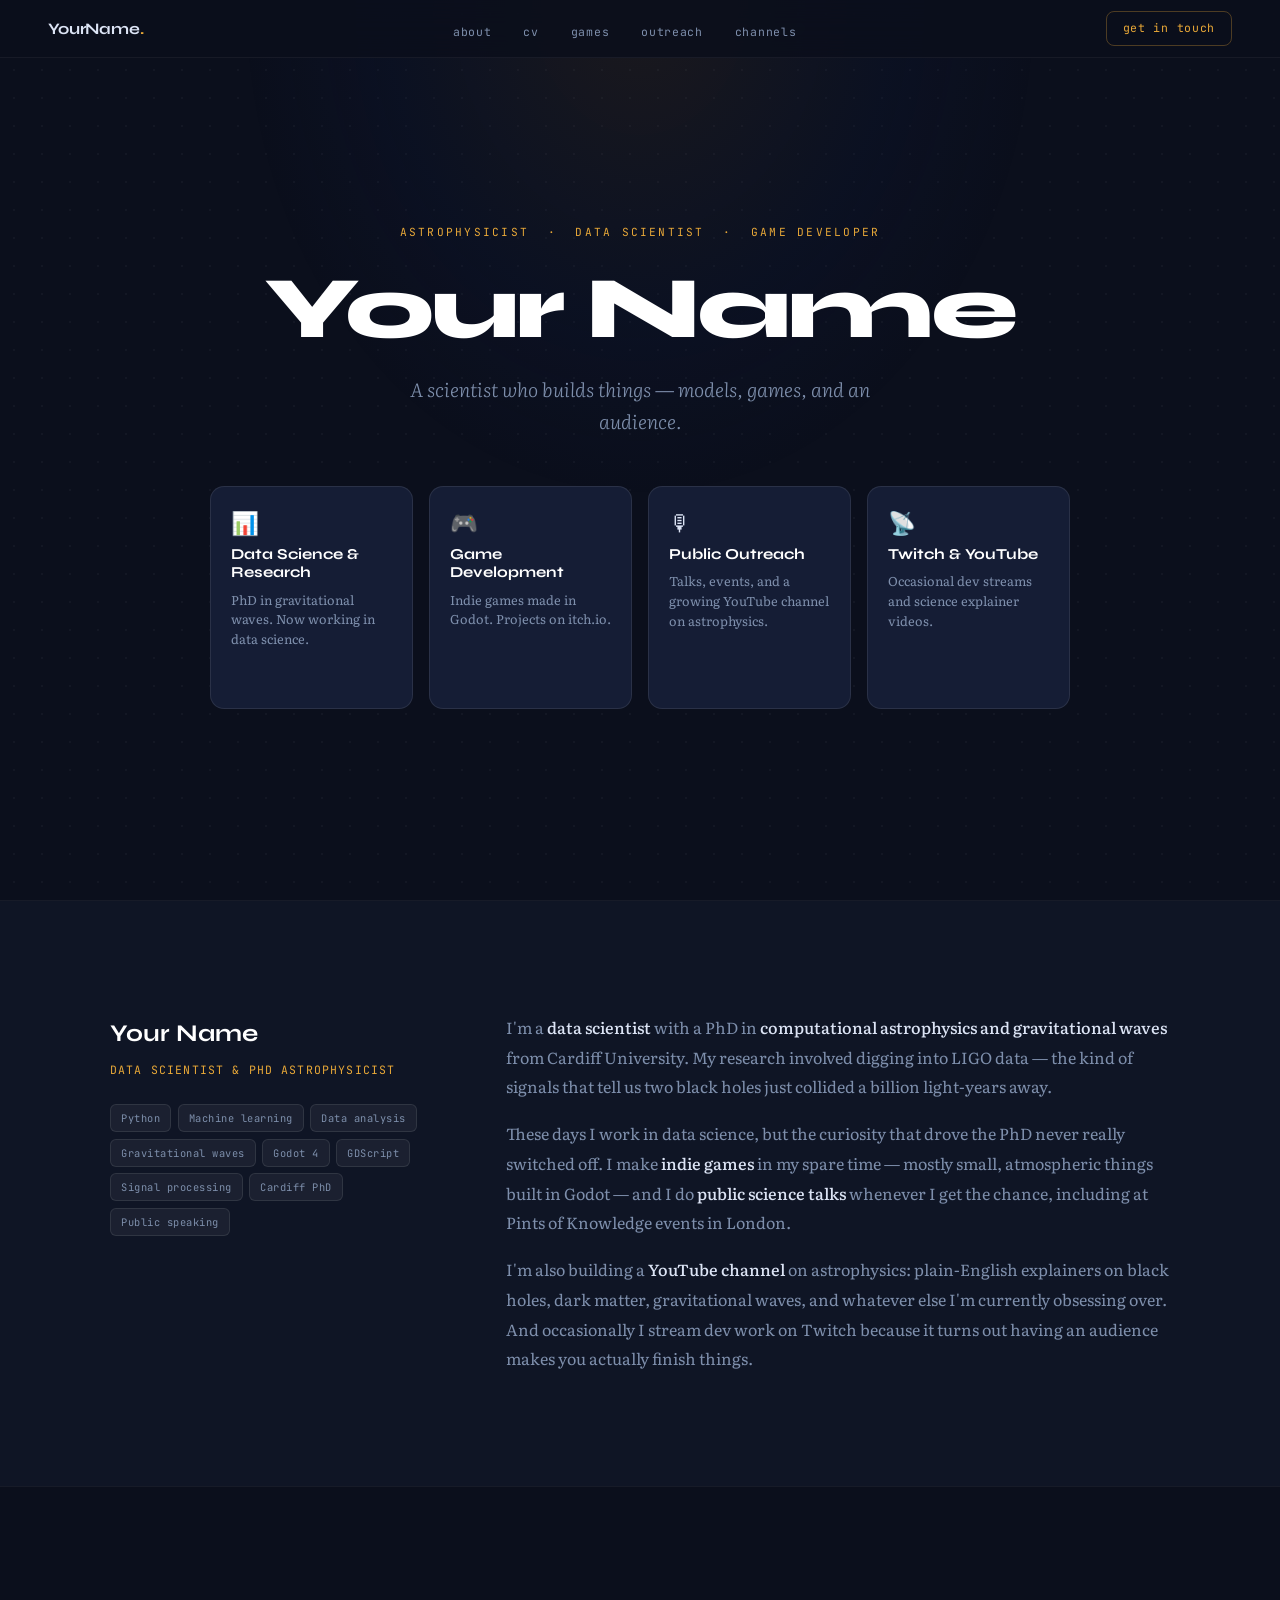
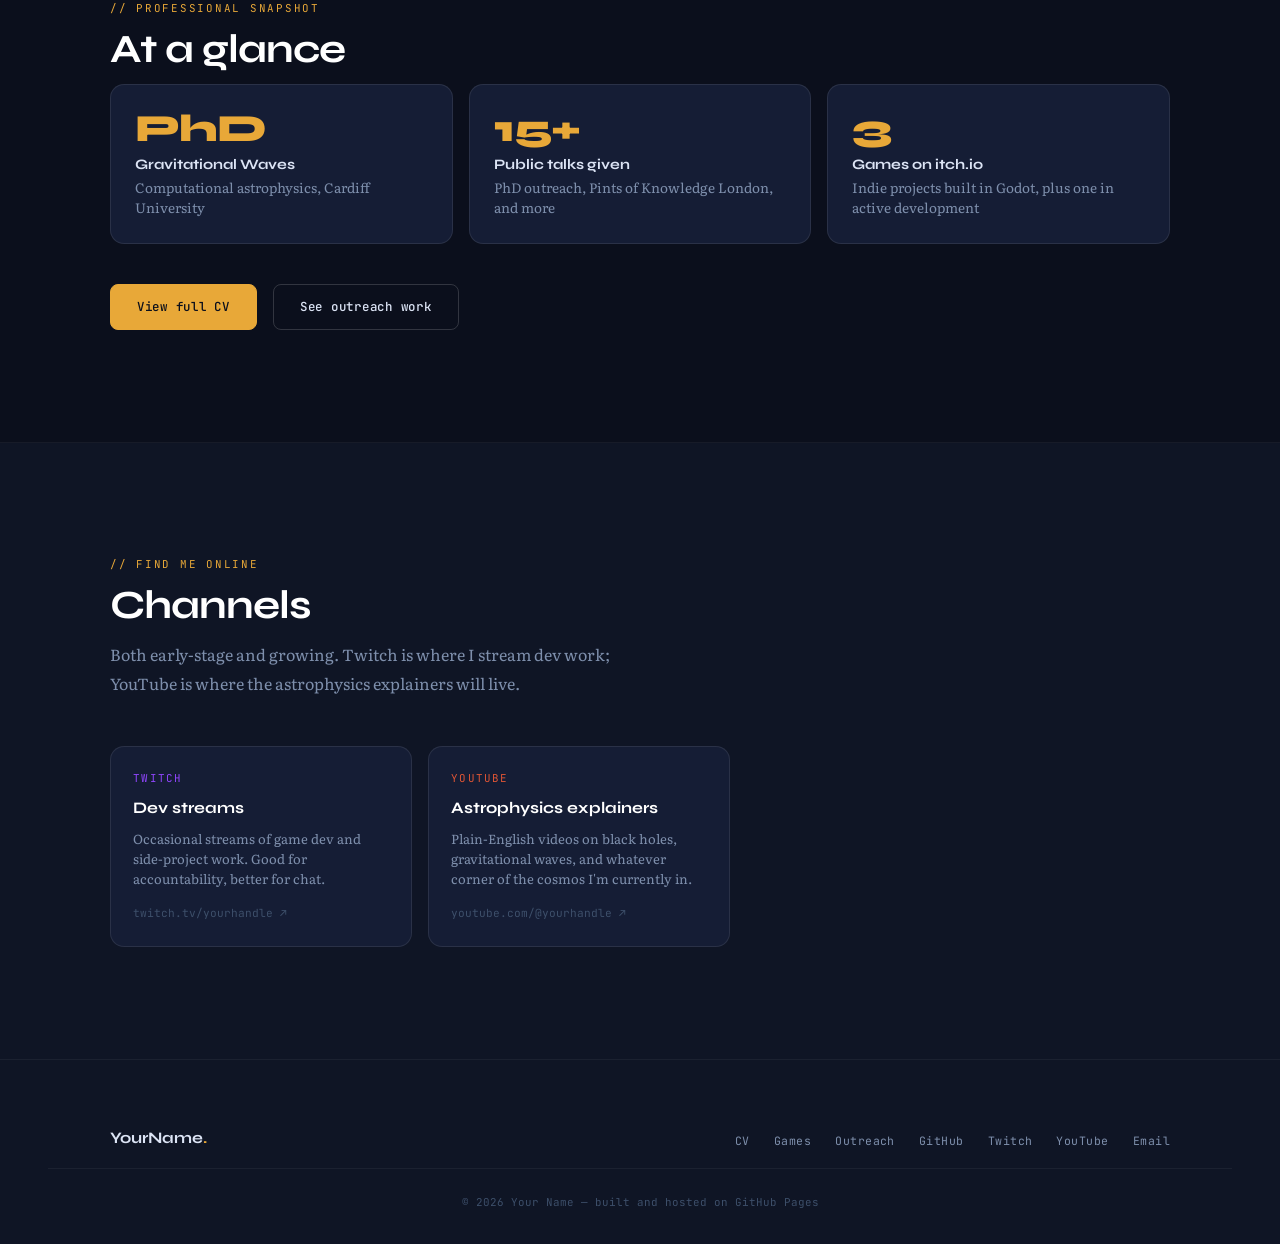
==== index.html @ c3ba3073 "First draft with claude code" ====
<!DOCTYPE html>
<html lang="en">
<head>
  <meta charset="UTF-8" />
  <meta name="viewport" content="width=device-width, initial-scale=1.0" />

  <!--
    ============================================================
    PAGE: Homepage  (index.html)
    ============================================================
    This is the front door of the site. It introduces you and
    gives visitors four clear paths:
      → CV / professional background
      → Game development projects
      → Public outreach & talks
      → YouTube & Twitch channels

    SECTIONS IN THIS FILE
    ─────────────────────
    1.  <head>       — page metadata & font imports
    2.  <nav>        — fixed top navigation
    3.  #hero        — your name, tagline, four path cards
    4.  #about       — short bio paragraph
    5.  #highlights  — three quick-stat cards (professional snapshot)
    6.  #channels    — Twitch + YouTube signpost
    7.  <footer>     — links + copyright
    8.  <script>     — scroll-reveal + nav active state logic
    ============================================================
  -->

  <title>Your Name — Scientist · Game Dev · Communicator</title>
  <meta name="description" content="Astrophysicist turned data scientist. PhD in gravitational waves from Cardiff. Indie game developer, public speaker, and YouTube science communicator." />

  <!-- Fonts from Google Fonts (free, no account needed) -->
  <link rel="preconnect" href="https://fonts.googleapis.com" />
  <link rel="preconnect" href="https://fonts.gstatic.com" crossorigin />
  <link href="https://fonts.googleapis.com/css2?family=Syne:wght@600;700;800&family=Literata:ital,wght@0,300;0,400;0,500;1,300;1,400&family=JetBrains+Mono:wght@400;500&display=swap" rel="stylesheet" />

  <!-- All shared styles live in style.css -->
  <link rel="stylesheet" href="style.css" />

  <style>
    /*
      Page-specific styles — only used on this page.
      Shared things (nav, footer, buttons, colours) are in style.css.
    */

    /* ── Hero ────────────────────────────────────────────────── */

    #hero {
      min-height: 100vh;
      display: flex;
      flex-direction: column;
      align-items: center;
      justify-content: center;
      text-align: center;
      padding: 7rem clamp(1.25rem, 5vw, 3rem) 5rem;
    }

    /* Faint radial glow behind the hero text */
    #hero::before {
      content: '';
      position: absolute;
      top: 0; left: 50%;
      transform: translateX(-50%);
      width: 800px;
      height: 500px;
      background: radial-gradient(ellipse at 50% 0%,
        rgba(232, 168, 56, 0.07) 0%,
        rgba(15, 30, 80, 0.12) 45%,
        transparent 70%);
      pointer-events: none;
      z-index: 0;
    }

    /* Wrap so children sit above the glow pseudo-element */
    .hero-content {
      position: relative;
      z-index: 1;
    }

    .hero-eyebrow {
      font-family: var(--font-mono);
      font-size: 0.7rem;
      letter-spacing: 0.2em;
      text-transform: uppercase;
      color: var(--gold);
      margin-bottom: 1.4rem;
      /* Staggered fade-in — starts invisible, CSS animation handles it */
      opacity: 0;
      animation: fadeUp 0.7s 0.1s forwards;
    }

    .hero-name {
      font-family: var(--font-head);
      font-size: clamp(3rem, 8vw, 5.5rem);
      font-weight: 800;
      letter-spacing: -0.035em;
      color: #fff;
      line-height: 1.0;
      margin-bottom: 1.2rem;
      opacity: 0;
      animation: fadeUp 0.7s 0.25s forwards;
    }

    .hero-tagline {
      font-size: clamp(1rem, 2vw, 1.2rem);
      color: var(--text2);
      font-style: italic;
      font-weight: 300;
      max-width: 480px;
      margin: 0 auto 3rem;
      line-height: 1.7;
      opacity: 0;
      animation: fadeUp 0.7s 0.4s forwards;
    }

    /* ── Four path cards ──────────────────────────────────── */
    /*
      These are the main navigation cards. Each one links to
      a section or page. To edit a card, find its <div class="path-card">
      below and change the icon, title, description, and href.
    */

    .path-grid {
      display: grid;
      grid-template-columns: repeat(4, 1fr);
      gap: 1rem;
      max-width: 860px;
      margin: 0 auto;
      opacity: 0;
      animation: fadeUp 0.7s 0.55s forwards;
    }

    .path-card {
      background: var(--surface);
      border: 1px solid var(--navy-mid);
      border-radius: var(--radius-lg);
      padding: 1.5rem 1.25rem 1.4rem;
      text-align: left;
      display: flex;
      flex-direction: column;
      gap: 0.5rem;
      cursor: pointer;
      transition: border-color 0.2s, background 0.2s, transform 0.2s;
      text-decoration: none;
      color: inherit;
    }
    .path-card:hover {
      background: var(--surface2);
      border-color: var(--gold-border);
      transform: translateY(-3px);
    }

    .path-icon {
      font-size: 1.4rem;
      margin-bottom: 0.25rem;
      line-height: 1;
    }

    .path-title {
      font-family: var(--font-head);
      font-size: 0.95rem;
      font-weight: 700;
      color: #fff;
      line-height: 1.2;
    }

    .path-desc {
      font-size: 0.8rem;
      color: var(--text2);
      line-height: 1.55;
    }

    .path-arrow {
      font-family: var(--font-mono);
      font-size: 0.72rem;
      color: var(--gold);
      margin-top: auto;
      padding-top: 0.5rem;
      opacity: 0;
      transition: opacity 0.2s;
    }
    .path-card:hover .path-arrow { opacity: 1; }

    @media (max-width: 680px) {
      .path-grid { grid-template-columns: 1fr 1fr; }
    }
    @media (max-width: 380px) {
      .path-grid { grid-template-columns: 1fr; }
    }


    /* ── About section ───────────────────────────────────── */

    #about { background: var(--bg2); }

    .about-inner {
      display: grid;
      grid-template-columns: 1fr 2fr;
      gap: 4rem;
      align-items: start;
    }

    /* The name/title column on the left */
    .about-aside {
      position: sticky;
      top: 80px;
    }

    .about-name {
      font-family: var(--font-head);
      font-size: 1.5rem;
      font-weight: 700;
      color: #fff;
      margin-bottom: 0.3rem;
    }

    .about-role {
      font-family: var(--font-mono);
      font-size: 0.72rem;
      letter-spacing: 0.1em;
      color: var(--gold);
      text-transform: uppercase;
      margin-bottom: 1.5rem;
    }

    /* Small tag chips (skills/tools) */
    .tag-list {
      display: flex;
      flex-wrap: wrap;
      gap: 0.4rem;
    }
    .tag {
      font-family: var(--font-mono);
      font-size: 0.65rem;
      letter-spacing: 0.05em;
      padding: 4px 10px;
      border-radius: 6px;
      background: var(--navy-dim);
      border: 1px solid var(--navy-mid);
      color: var(--text2);
    }

    /* The bio text on the right */
    .about-body p {
      color: var(--text2);
      line-height: 1.85;
      margin-bottom: 1.1rem;
      font-size: 1rem;
    }
    .about-body p:last-child { margin-bottom: 0; }

    .about-body strong {
      color: var(--text);
      font-weight: 500;
    }

    @media (max-width: 680px) {
      .about-inner { grid-template-columns: 1fr; gap: 2rem; }
      .about-aside { position: static; }
    }


    /* ── Professional highlights ─────────────────────────── */
    /*
      Three quick-stat cards that give employers an instant
      snapshot. Edit the numbers and labels in the HTML below.
    */

    #highlights {
      background: var(--bg);
    }

    .highlights-grid {
      display: grid;
      grid-template-columns: repeat(3, 1fr);
      gap: 1rem;
      margin-bottom: 2.5rem;
    }

    .highlight-card {
      background: var(--surface);
      border: 1px solid var(--navy-mid);
      border-radius: var(--radius-lg);
      padding: 1.6rem 1.5rem;
    }

    .highlight-number {
      font-family: var(--font-head);
      font-size: 2.4rem;
      font-weight: 800;
      color: var(--gold);
      letter-spacing: -0.03em;
      line-height: 1;
      margin-bottom: 0.3rem;
    }

    .highlight-label {
      font-size: 0.85rem;
      color: var(--text2);
      line-height: 1.5;
    }

    .highlight-label strong {
      display: block;
      font-family: var(--font-head);
      font-size: 0.9rem;
      font-weight: 700;
      color: var(--text);
      margin-bottom: 0.1rem;
    }

    .highlights-cta {
      display: flex;
      gap: 1rem;
      flex-wrap: wrap;
    }

    @media (max-width: 580px) {
      .highlights-grid { grid-template-columns: 1fr; }
    }


    /* ── Channels section ────────────────────────────────── */
    /*
      Low-key signpost to Twitch and YouTube.
      Deliberately understated since both are early-stage.
    */

    #channels { background: var(--bg2); }

    .channels-grid {
      display: grid;
      grid-template-columns: 1fr 1fr;
      gap: 1rem;
      max-width: 620px;
    }

    .channel-card {
      background: var(--surface);
      border: 1px solid var(--navy-mid);
      border-radius: var(--radius-lg);
      padding: 1.4rem;
      display: flex;
      flex-direction: column;
      gap: 0.4rem;
      transition: border-color 0.2s, transform 0.2s;
      text-decoration: none;
      color: inherit;
    }
    .channel-card.twitch:hover {
      border-color: rgba(145, 70, 255, 0.45);
      transform: translateY(-2px);
    }
    .channel-card.youtube:hover {
      border-color: rgba(224, 85, 53, 0.45);
      transform: translateY(-2px);
    }

    .channel-platform {
      font-family: var(--font-mono);
      font-size: 0.68rem;
      letter-spacing: 0.1em;
      text-transform: uppercase;
    }
    .channel-card.twitch  .channel-platform { color: var(--twitch); }
    .channel-card.youtube .channel-platform { color: var(--yt); }

    .channel-title {
      font-family: var(--font-head);
      font-size: 1rem;
      font-weight: 700;
      color: #fff;
    }

    .channel-desc {
      font-size: 0.82rem;
      color: var(--text2);
      line-height: 1.55;
    }

    .channel-link {
      font-family: var(--font-mono);
      font-size: 0.7rem;
      color: var(--text3);
      margin-top: 0.5rem;
      transition: color 0.2s;
    }
    .channel-card:hover .channel-link { color: var(--text2); }

    @media (max-width: 480px) {
      .channels-grid { grid-template-columns: 1fr; }
    }


    /* ── Keyframe animations ──────────────────────────────── */
    /* Used by the hero elements only — rest of site uses scroll-reveal */

    @keyframes fadeUp {
      from { opacity: 0; transform: translateY(18px); }
      to   { opacity: 1; transform: translateY(0); }
    }

  </style>
</head>
<body>

  <!-- ============================================================
    NAVIGATION
    To change your name in the logo, edit "YourName" below.
    To add or remove nav links, edit the <li> items.
    ============================================================ -->
  <nav>
    <a href="index.html" class="nav-logo">YourName<span class="dot">.</span></a>

    <ul class="nav-links">
      <li><a href="#about">about</a></li>
      <li><a href="cv/index.html">cv</a></li>
      <li><a href="games/index.html">games</a></li>
      <li><a href="outreach/index.html">outreach</a></li>
      <li><a href="#channels">channels</a></li>
    </ul>

    <a href="mailto:you@email.com" class="nav-contact">get in touch</a>

    <!-- Mobile hamburger button (links hidden on mobile) -->
    <div class="nav-hamburger" id="hamburger" aria-label="Open menu">
      <span></span><span></span><span></span>
    </div>
  </nav>


  <!-- ============================================================
    HERO
    Edit your tagline in .hero-tagline.
    Edit the four path cards in .path-grid — each .path-card has:
      .path-icon   — emoji or character
      .path-title  — short heading
      .path-desc   — one sentence
      href         — where the card links to
    ============================================================ -->
  <section id="hero">
    <div class="hero-content">

      <p class="hero-eyebrow">astrophysicist &nbsp;·&nbsp; data scientist &nbsp;·&nbsp; game developer</p>

      <!-- ↓ Change this to your actual name -->
      <h1 class="hero-name">Your Name</h1>

      <!-- ↓ This is your one-sentence pitch — make it yours -->
      <p class="hero-tagline">
        A scientist who builds things — models, games, and an audience.
      </p>

      <!-- Four path cards — one per audience/interest -->
      <div class="path-grid">

        <!-- Card 1: CV / professional -->
        <a href="cv/index.html" class="path-card">
          <div class="path-icon">📊</div>
          <div class="path-title">Data Science &amp; Research</div>
          <div class="path-desc">PhD in gravitational waves. Now working in data science.</div>
          <div class="path-arrow">View CV →</div>
        </a>

        <!-- Card 2: Game dev -->
        <a href="games/index.html" class="path-card">
          <div class="path-icon">🎮</div>
          <div class="path-title">Game Development</div>
          <div class="path-desc">Indie games made in Godot. Projects on itch.io.</div>
          <div class="path-arrow">See projects →</div>
        </a>

        <!-- Card 3: Outreach -->
        <a href="outreach/index.html" class="path-card">
          <div class="path-icon">🎙</div>
          <div class="path-title">Public Outreach</div>
          <div class="path-desc">Talks, events, and a growing YouTube channel on astrophysics.</div>
          <div class="path-arrow">See talks →</div>
        </a>

        <!-- Card 4: Channels -->
        <a href="#channels" class="path-card">
          <div class="path-icon">📡</div>
          <div class="path-title">Twitch &amp; YouTube</div>
          <div class="path-desc">Occasional dev streams and science explainer videos.</div>
          <div class="path-arrow">Find me →</div>
        </a>

      </div>
    </div>
  </section>

  <hr class="section-divider" />


  <!-- ============================================================
    ABOUT
    Edit the bio paragraphs below — write in first person.
    The tags on the left are your skills/tools — add or remove
    them by copying or deleting a <span class="tag"> element.
    ============================================================ -->
  <section id="about" class="section-wrap">
    <div class="section-inner">

      <div class="about-inner">

        <!-- Left column: name, role, and skill tags -->
        <div class="about-aside reveal">
          <div class="about-name">Your Name</div>
          <div class="about-role">Data Scientist &amp; PhD Astrophysicist</div>

          <!-- ↓ Edit these tags to match your actual skills -->
          <div class="tag-list">
            <span class="tag">Python</span>
            <span class="tag">Machine learning</span>
            <span class="tag">Data analysis</span>
            <span class="tag">Gravitational waves</span>
            <span class="tag">Godot 4</span>
            <span class="tag">GDScript</span>
            <span class="tag">Signal processing</span>
            <span class="tag">Cardiff PhD</span>
            <span class="tag">Public speaking</span>
          </div>
        </div>

        <!-- Right column: bio paragraphs -->
        <div class="about-body reveal" style="--delay: 0.1s">

          <!-- ↓ Replace these paragraphs with your own words -->
          <p>
            I'm a <strong>data scientist</strong> with a PhD in
            <strong>computational astrophysics and gravitational waves</strong>
            from Cardiff University. My research involved digging into LIGO data
            — the kind of signals that tell us two black holes just collided a
            billion light-years away.
          </p>

          <p>
            These days I work in data science, but the curiosity that drove the
            PhD never really switched off. I make <strong>indie games</strong>
            in my spare time — mostly small, atmospheric things built in Godot —
            and I do <strong>public science talks</strong> whenever I get the
            chance, including at Pints of Knowledge events in London.
          </p>

          <p>
            I'm also building a <strong>YouTube channel</strong> on astrophysics:
            plain-English explainers on black holes, dark matter, gravitational
            waves, and whatever else I'm currently obsessing over. And occasionally
            I stream dev work on Twitch because it turns out having an audience
            makes you actually finish things.
          </p>

        </div>
      </div>

    </div>
  </section>

  <hr class="section-divider" />


  <!-- ============================================================
    PROFESSIONAL HIGHLIGHTS
    These three cards give a quick snapshot for anyone considering
    you professionally. Edit the numbers and labels below.
    The full CV is at cv/index.html.
    ============================================================ -->
  <section id="highlights" class="section-wrap">
    <div class="section-inner">

      <p class="section-label reveal">// professional snapshot</p>
      <h2 class="section-title reveal">At a glance</h2>

      <div class="highlights-grid">

        <!-- ↓ Edit the number and text in each card -->
        <div class="highlight-card reveal" style="--delay: 0s">
          <div class="highlight-number">PhD</div>
          <div class="highlight-label">
            <strong>Gravitational Waves</strong>
            Computational astrophysics, Cardiff University
          </div>
        </div>

        <div class="highlight-card reveal" style="--delay: 0.1s">
          <!-- ↓ Change this to the number of talks you've given -->
          <div class="highlight-number">15+</div>
          <div class="highlight-label">
            <strong>Public talks given</strong>
            PhD outreach, Pints of Knowledge London, and more
          </div>
        </div>

        <div class="highlight-card reveal" style="--delay: 0.2s">
          <!-- ↓ Change to however many itch.io projects you have -->
          <div class="highlight-number">3</div>
          <div class="highlight-label">
            <strong>Games on itch.io</strong>
            Indie projects built in Godot, plus one in active development
          </div>
        </div>

      </div>

      <!-- Call-to-action buttons below the cards -->
      <div class="highlights-cta reveal" style="--delay: 0.3s">
        <a href="cv/index.html" class="btn-primary">View full CV</a>
        <a href="outreach/index.html" class="btn-outline">See outreach work</a>
      </div>

    </div>
  </section>

  <hr class="section-divider" />


  <!-- ============================================================
    CHANNELS
    Update the href links to your actual Twitch and YouTube URLs.
    The descriptions are deliberately low-key since both are new.
    ============================================================ -->
  <section id="channels" class="section-wrap">
    <div class="section-inner">

      <p class="section-label reveal">// find me online</p>
      <h2 class="section-title reveal">Channels</h2>
      <p class="section-sub reveal">
        Both early-stage and growing. Twitch is where I stream dev work;
        YouTube is where the astrophysics explainers will live.
      </p>

      <div class="channels-grid">

        <!-- ↓ Update href to your actual Twitch URL -->
        <a href="https://twitch.tv/yourhandle" target="_blank" rel="noopener" class="channel-card twitch reveal">
          <div class="channel-platform">Twitch</div>
          <div class="channel-title">Dev streams</div>
          <!-- ↓ Edit your typical streaming schedule -->
          <div class="channel-desc">
            Occasional streams of game dev and side-project work.
            Good for accountability, better for chat.
          </div>
          <div class="channel-link">twitch.tv/yourhandle ↗</div>
        </a>

        <!-- ↓ Update href to your actual YouTube URL -->
        <a href="https://youtube.com/@yourhandle" target="_blank" rel="noopener" class="channel-card youtube reveal" style="--delay: 0.1s">
          <div class="channel-platform">YouTube</div>
          <div class="channel-title">Astrophysics explainers</div>
          <div class="channel-desc">
            Plain-English videos on black holes, gravitational waves,
            and whatever corner of the cosmos I'm currently in.
          </div>
          <div class="channel-link">youtube.com/@yourhandle ↗</div>
        </a>

      </div>

    </div>
  </section>


  <!-- ============================================================
    FOOTER
    Update the links and your name/year below.
    ============================================================ -->
  <footer>
    <div class="footer-inner">
      <span class="footer-logo">YourName<span class="dot">.</span></span>

      <ul class="footer-links">
        <li><a href="cv/index.html">CV</a></li>
        <li><a href="games/index.html">Games</a></li>
        <li><a href="outreach/index.html">Outreach</a></li>
        <li><a href="https://github.com/yourhandle" target="_blank" rel="noopener">GitHub</a></li>
        <li><a href="https://twitch.tv/yourhandle" target="_blank" rel="noopener">Twitch</a></li>
        <li><a href="https://youtube.com/@yourhandle" target="_blank" rel="noopener">YouTube</a></li>
        <li><a href="mailto:you@email.com">Email</a></li>
      </ul>
    </div>
    <!-- ↓ Update year and your name -->
    <p class="footer-copy">© 2026 Your Name — built and hosted on GitHub Pages</p>
  </footer>


  <!-- ============================================================
    JAVASCRIPT
    This small script does two things:
      1. Scroll-reveal: watches for elements with class "reveal"
         and adds class "visible" when they enter the viewport,
         triggering the CSS fade-up animation in style.css.
      2. Nav active state: highlights the correct nav link
         based on which section is currently on screen.

    You shouldn't need to edit this.
    ============================================================ -->
  <script>
    // 1 — Scroll reveal
    const observer = new IntersectionObserver(
      entries => entries.forEach(e => {
        if (e.isIntersecting) {
          e.target.classList.add('visible');
          observer.unobserve(e.target); // only animate once
        }
      }),
      { threshold: 0.1 }
    );
    document.querySelectorAll('.reveal').forEach(el => observer.observe(el));

    // 2 — Highlight active nav link on scroll
    const sections = document.querySelectorAll('section[id]');
    const navLinks = document.querySelectorAll('.nav-links a');
    window.addEventListener('scroll', () => {
      let current = '';
      sections.forEach(s => {
        if (window.scrollY >= s.offsetTop - 80) current = s.id;
      });
      navLinks.forEach(a => {
        a.classList.toggle('active',
          a.getAttribute('href') === '#' + current ||
          a.getAttribute('href') === current + '/index.html'
        );
      });
    });

    // 3 — Mobile nav toggle
    document.getElementById('hamburger').addEventListener('click', () => {
      const links = document.querySelector('.nav-links');
      const open = links.style.display === 'flex';
      links.style.cssText = open ? '' :
        'display:flex;flex-direction:column;position:absolute;top:58px;left:0;right:0;' +
        'background:rgba(11,15,28,0.97);padding:1.25rem 1.5rem 1.5rem;gap:1rem;' +
        'border-bottom:1px solid rgba(255,255,255,0.06)';
    });
  </script>

</body>
</html>
---- style.css ----
/*
  ============================================================
  style.css  —  Shared styles for all pages
  ============================================================

  TABLE OF CONTENTS
  -----------------
  1.  Design tokens (colours, fonts, spacing)
  2.  Reset & base
  3.  Navigation
  4.  Buttons
  5.  Section shared helpers
  6.  Footer
  7.  Scroll-reveal animation
  8.  Responsive overrides

  HOW COLOURS WORK
  ----------------
  All colours are defined as CSS variables at the top of this
  file under ":root". If you want to tweak any colour across
  the whole site, you only need to change it in ONE place here.

  The palette:
    --bg          darkest background (page base)
    --bg2         slightly lighter (alternating sections)
    --surface     card / panel backgrounds
    --navy        mid-tone navy (borders, dividers)
    --gold        the amber/gold accent — used sparingly
    --text        primary body text (off-white)
    --text2       secondary / muted text

  ============================================================
*/


/* ============================================================
   1. DESIGN TOKENS
   ============================================================ */

:root {
  /* --- Backgrounds --- */
  --bg:        #0b0f1c;   /* deepest navy — page background */
  --bg2:       #0f1525;   /* slightly lighter — alternating sections */
  --surface:   #151d35;   /* card / panel surfaces */
  --surface2:  #1c2640;   /* hovered or elevated cards */

  /* --- Navy scale (borders, dividers, subtle elements) --- */
  --navy-dim:  rgba(255, 255, 255, 0.05);
  --navy-mid:  rgba(255, 255, 255, 0.09);
  --navy-hi:   rgba(255, 255, 255, 0.16);

  /* --- Gold accent --- */
  --gold:      #e8a838;   /* main accent — headings, highlights, tags */
  --gold-dim:  rgba(232, 168, 56, 0.12);
  --gold-border: rgba(232, 168, 56, 0.30);

  /* --- Platform colours (used in channel cards only) --- */
  --twitch:    #9146FF;
  --twitch-dim:rgba(145, 70, 255, 0.10);
  --yt:        #e05535;
  --yt-dim:    rgba(224, 85, 53, 0.10);

  /* --- Text --- */
  --text:      #dce4f5;   /* primary text */
  --text2:     #7e8fac;   /* muted / secondary text */
  --text3:     #3d4f6a;   /* very muted — hints, placeholders */

  /* --- Spacing & shape --- */
  --radius:    8px;
  --radius-lg: 14px;
  --max-w:     1060px;    /* max content width */

  /* --- Fonts --- */
  --font-head: 'Syne', sans-serif;       /* headings — geometric, distinctive */
  --font-body: 'Literata', serif;        /* body — warm, readable, slightly editorial */
  --font-mono: 'JetBrains Mono', monospace; /* code, labels, tags */
}


/* ============================================================
   2. RESET & BASE
   ============================================================ */

*, *::before, *::after {
  box-sizing: border-box;
  margin: 0;
  padding: 0;
}

html {
  scroll-behavior: smooth;
  font-size: 16px;
}

body {
  background-color: var(--bg);
  color: var(--text);
  font-family: var(--font-body);
  font-size: 1rem;
  line-height: 1.75;
  -webkit-font-smoothing: antialiased;
}

/* Subtle dot-grid background texture — the "data aesthetic" */
body::before {
  content: '';
  position: fixed;
  inset: 0;
  z-index: 0;
  background-image: radial-gradient(circle, rgba(255,255,255,0.035) 1px, transparent 1px);
  background-size: 28px 28px;
  pointer-events: none;
}

/* All page content sits above the dot grid */
nav, main, footer, .page-wrap {
  position: relative;
  z-index: 1;
}

a {
  color: inherit;
  text-decoration: none;
}

img {
  display: block;
  max-width: 100%;
}

/* Scrollbar — subtle, matches the theme */
::-webkit-scrollbar { width: 6px; }
::-webkit-scrollbar-track { background: var(--bg); }
::-webkit-scrollbar-thumb { background: var(--surface2); border-radius: 3px; }


/* ============================================================
   3. NAVIGATION
   ============================================================ */

/*
  The nav is fixed to the top so it stays visible as you scroll.
  backdrop-filter gives the frosted-glass effect over content below.
*/

nav {
  position: fixed;
  top: 0; left: 0; right: 0;
  height: 58px;
  display: flex;
  align-items: center;
  justify-content: space-between;
  padding: 0 clamp(1.25rem, 5vw, 3rem);
  background: rgba(11, 15, 28, 0.85);
  backdrop-filter: blur(16px);
  -webkit-backdrop-filter: blur(16px);
  border-bottom: 1px solid var(--navy-dim);
  z-index: 200;
}

/* Logo / site name — change "YourName" in the HTML */
.nav-logo {
  font-family: var(--font-head);
  font-size: 1rem;
  font-weight: 700;
  letter-spacing: -0.01em;
  color: var(--text);
}
.nav-logo .dot { color: var(--gold); }

/* Desktop nav links */
.nav-links {
  display: flex;
  gap: 2rem;
  list-style: none;
}
.nav-links a {
  font-family: var(--font-mono);
  font-size: 0.72rem;
  letter-spacing: 0.06em;
  color: var(--text2);
  text-transform: lowercase;
  transition: color 0.2s;
}
.nav-links a:hover,
.nav-links a.active { color: var(--gold); }

/* "Get in touch" button in the nav */
.nav-contact {
  font-family: var(--font-mono);
  font-size: 0.72rem;
  letter-spacing: 0.06em;
  color: var(--gold);
  border: 1px solid var(--gold-border);
  padding: 6px 16px;
  border-radius: var(--radius);
  transition: background 0.2s, color 0.2s;
}
.nav-contact:hover {
  background: var(--gold-dim);
}

/* Mobile hamburger — hidden on desktop */
.nav-hamburger {
  display: none;
  flex-direction: column;
  gap: 5px;
  cursor: pointer;
  padding: 4px;
}
.nav-hamburger span {
  display: block;
  width: 20px;
  height: 1.5px;
  background: var(--text2);
  border-radius: 2px;
  transition: 0.3s;
}


/* ============================================================
   4. BUTTONS
   ============================================================ */

/*
  Two button styles used across the site:
    .btn-primary  — filled gold, for the main call-to-action
    .btn-outline  — bordered, for secondary actions
*/

.btn-primary,
.btn-outline {
  display: inline-block;
  font-family: var(--font-mono);
  font-size: 0.78rem;
  font-weight: 500;
  letter-spacing: 0.06em;
  padding: 11px 26px;
  border-radius: var(--radius);
  cursor: pointer;
  transition: transform 0.15s, box-shadow 0.2s, background 0.2s, border-color 0.2s;
  white-space: nowrap;
}

.btn-primary {
  background: var(--gold);
  color: var(--bg);
  border: 1px solid var(--gold);
}
.btn-primary:hover {
  transform: translateY(-2px);
  box-shadow: 0 6px 20px rgba(232, 168, 56, 0.30);
}

.btn-outline {
  background: transparent;
  color: var(--text);
  border: 1px solid var(--navy-hi);
}
.btn-outline:hover {
  border-color: var(--gold-border);
  color: var(--gold);
  transform: translateY(-2px);
}


/* ============================================================
   5. SECTION SHARED HELPERS
   ============================================================ */

/*
  .section-wrap  — standard section padding + centred max-width
  .section-label — small mono label above headings (e.g. "// about")
  .section-title — the main heading in each section
  .section-sub   — the subtitle / lead paragraph below a heading
*/

.section-wrap {
  padding: clamp(4rem, 9vw, 7rem) clamp(1.25rem, 5vw, 3rem);
}

.section-inner {
  max-width: var(--max-w);
  margin: 0 auto;
}

.section-label {
  font-family: var(--font-mono);
  font-size: 0.68rem;
  letter-spacing: 0.16em;
  text-transform: uppercase;
  color: var(--gold);
  margin-bottom: 0.5rem;
  opacity: 0.85;
}

.section-title {
  font-family: var(--font-head);
  font-size: clamp(1.7rem, 3.5vw, 2.5rem);
  font-weight: 700;
  letter-spacing: -0.025em;
  color: #fff;
  line-height: 1.15;
  margin-bottom: 0.75rem;
}

.section-sub {
  font-size: 1rem;
  color: var(--text2);
  max-width: 520px;
  margin-bottom: 3rem;
  font-weight: 400;
  line-height: 1.8;
}

/* Thin horizontal rule between sections */
.section-divider {
  border: none;
  border-top: 1px solid var(--navy-dim);
  margin: 0;
}


/* ============================================================
   6. FOOTER
   ============================================================ */

footer {
  background: var(--bg2);
  border-top: 1px solid var(--navy-dim);
  padding: clamp(2.5rem, 5vw, 4rem) clamp(1.25rem, 5vw, 3rem) 2rem;
}

.footer-inner {
  max-width: var(--max-w);
  margin: 0 auto;
  display: flex;
  align-items: center;
  justify-content: space-between;
  flex-wrap: wrap;
  gap: 1.5rem;
}

.footer-logo {
  font-family: var(--font-head);
  font-size: 1rem;
  font-weight: 700;
  color: var(--text);
}
.footer-logo .dot { color: var(--gold); }

.footer-links {
  display: flex;
  gap: 1.5rem;
  list-style: none;
  flex-wrap: wrap;
}
.footer-links a {
  font-family: var(--font-mono);
  font-size: 0.72rem;
  color: var(--text2);
  letter-spacing: 0.04em;
  transition: color 0.2s;
}
.footer-links a:hover { color: var(--gold); }

.footer-copy {
  font-family: var(--font-mono);
  font-size: 0.68rem;
  color: var(--text3);
  width: 100%;
  text-align: center;
  padding-top: 1.5rem;
  border-top: 1px solid var(--navy-dim);
  margin-top: 1rem;
}


/* ============================================================
   7. SCROLL-REVEAL ANIMATION
   ============================================================ */

/*
  Elements with class "reveal" start invisible and slide up
  into view when they enter the viewport. The JavaScript at
  the bottom of each page handles adding the "visible" class.

  To make an element animate in, just add class="reveal" to it.
  Add a delay with style="--delay: 0.1s" etc.
*/

.reveal {
  opacity: 0;
  transform: translateY(22px);
  transition: opacity 0.6s ease var(--delay, 0s),
              transform 0.6s ease var(--delay, 0s);
}
.reveal.visible {
  opacity: 1;
  transform: translateY(0);
}


/* ============================================================
   8. RESPONSIVE OVERRIDES
   ============================================================ */

@media (max-width: 720px) {
  /* Hide desktop nav links, show hamburger */
  .nav-links,
  .nav-contact { display: none; }
  .nav-hamburger { display: flex; }
}
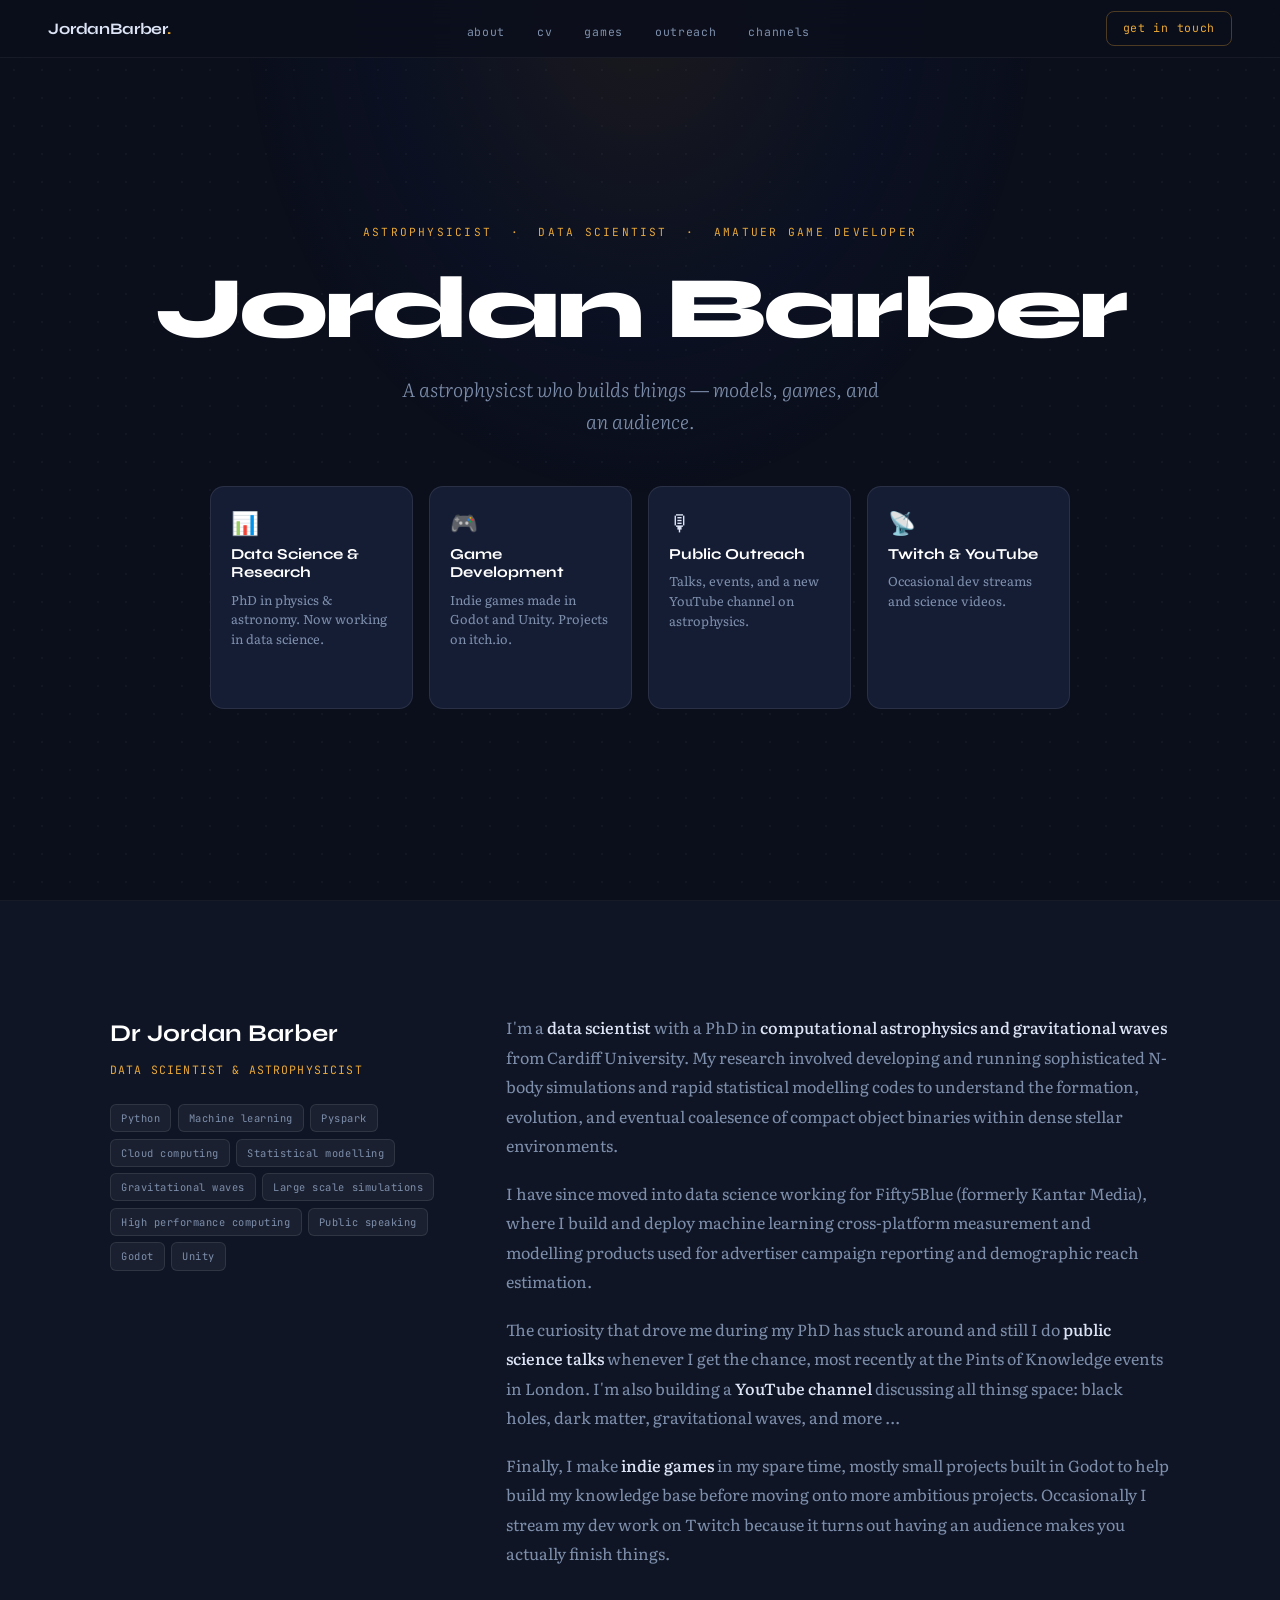
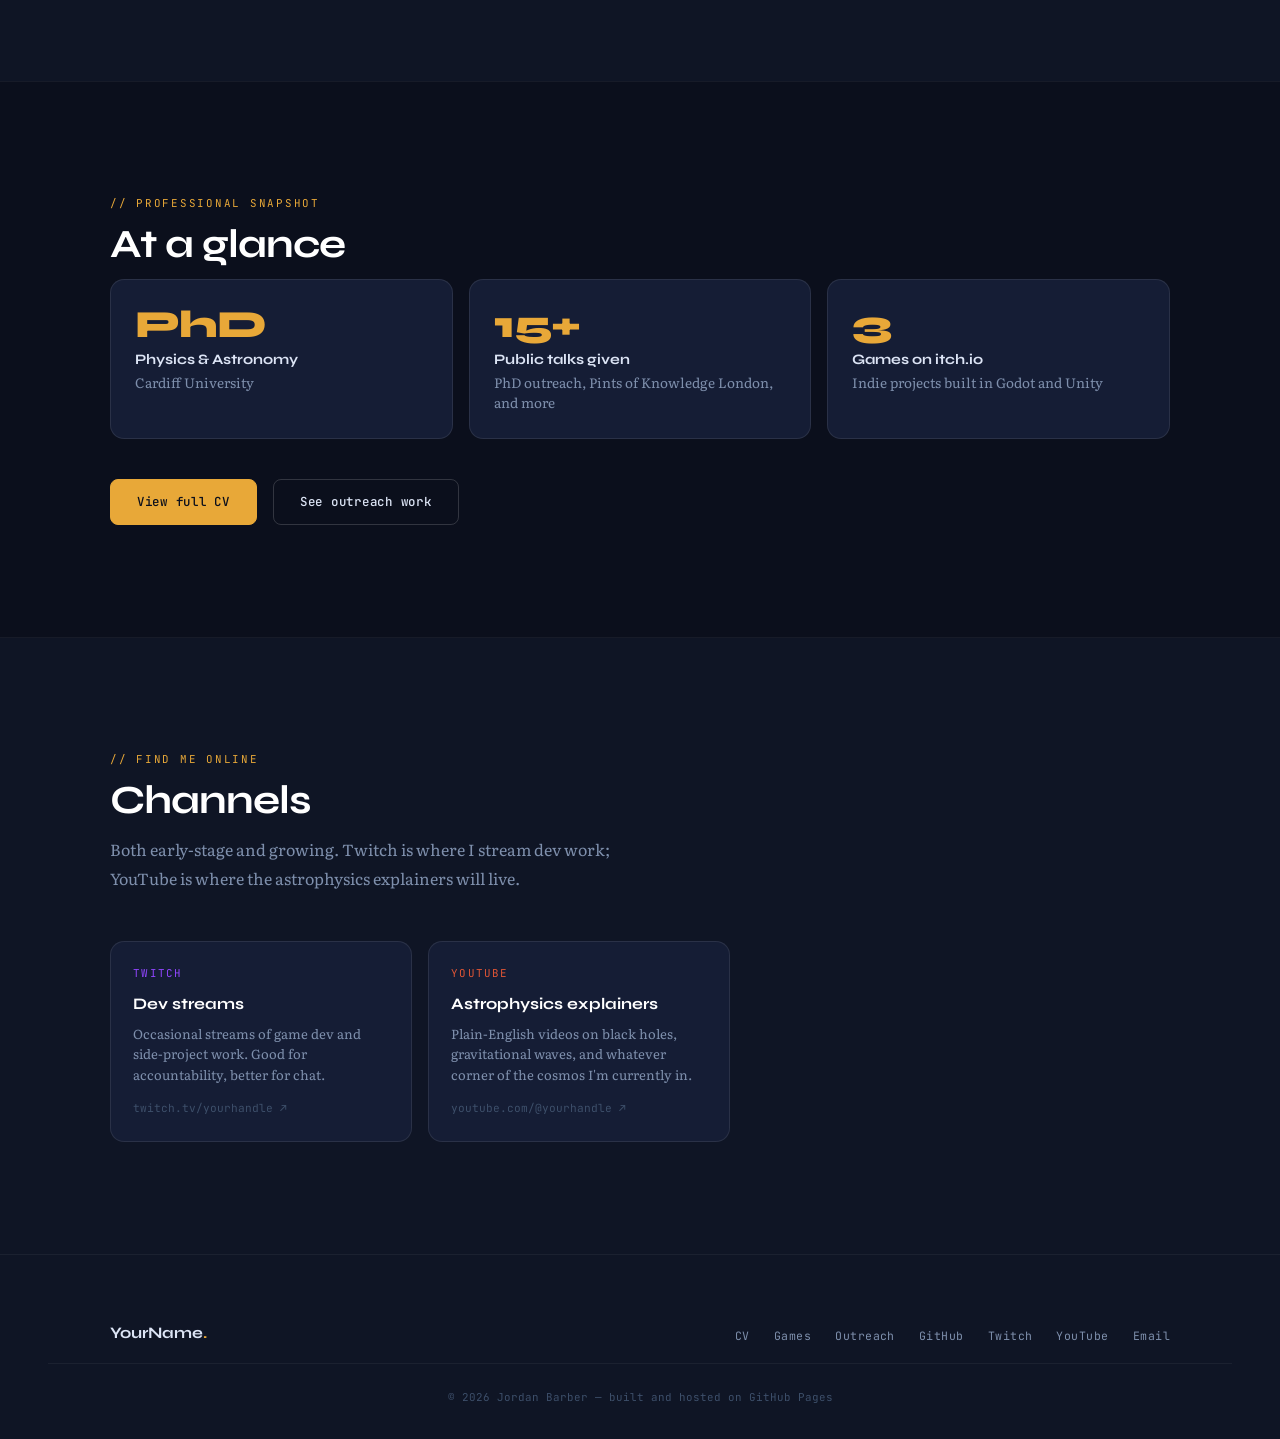
==== commit 5df74de5: "Filling in homepage and cv page" ====
--- a/index.html
+++ b/index.html
@@ -28,7 +28,7 @@
     ============================================================
   -->
 
-  <title>Your Name — Scientist · Game Dev · Communicator</title>
+  <title>Jordan Barber — Astrophysicist · Game Dev · Communicator</title>
   <meta name="description" content="Astrophysicist turned data scientist. PhD in gravitational waves from Cardiff. Indie game developer, public speaker, and YouTube science communicator." />
 
   <!-- Fonts from Google Fonts (free, no account needed) -->
@@ -412,7 +412,7 @@
     To add or remove nav links, edit the <li> items.
     ============================================================ -->
   <nav>
-    <a href="index.html" class="nav-logo">YourName<span class="dot">.</span></a>
+    <a href="index.html" class="nav-logo">JordanBarber<span class="dot">.</span></a>
 
     <ul class="nav-links">
       <li><a href="#about">about</a></li>
@@ -422,7 +422,7 @@
       <li><a href="#channels">channels</a></li>
     </ul>
 
-    <a href="mailto:you@email.com" class="nav-contact">get in touch</a>
+    <a href="jordanb421@outlook.com" class="nav-contact">get in touch</a>
 
     <!-- Mobile hamburger button (links hidden on mobile) -->
     <div class="nav-hamburger" id="hamburger" aria-label="Open menu">
@@ -443,14 +443,14 @@
   <section id="hero">
     <div class="hero-content">
 
-      <p class="hero-eyebrow">astrophysicist &nbsp;·&nbsp; data scientist &nbsp;·&nbsp; game developer</p>
+      <p class="hero-eyebrow">astrophysicist &nbsp;·&nbsp; data scientist &nbsp;·&nbsp; amatuer game developer</p>
 
       <!-- ↓ Change this to your actual name -->
-      <h1 class="hero-name">Your Name</h1>
+      <h1 class="hero-name">Jordan Barber</h1>
 
       <!-- ↓ This is your one-sentence pitch — make it yours -->
       <p class="hero-tagline">
-        A scientist who builds things — models, games, and an audience.
+        A astrophysicst who builds things — models, games, and an audience.
       </p>
 
       <!-- Four path cards — one per audience/interest -->
@@ -460,7 +460,7 @@
         <a href="cv/index.html" class="path-card">
           <div class="path-icon">📊</div>
           <div class="path-title">Data Science &amp; Research</div>
-          <div class="path-desc">PhD in gravitational waves. Now working in data science.</div>
+          <div class="path-desc">PhD in physics & astronomy. Now working in data science.</div>
           <div class="path-arrow">View CV →</div>
         </a>
 
@@ -468,7 +468,7 @@
         <a href="games/index.html" class="path-card">
           <div class="path-icon">🎮</div>
           <div class="path-title">Game Development</div>
-          <div class="path-desc">Indie games made in Godot. Projects on itch.io.</div>
+          <div class="path-desc">Indie games made in Godot and Unity. Projects on itch.io.</div>
           <div class="path-arrow">See projects →</div>
         </a>
 
@@ -476,7 +476,7 @@
         <a href="outreach/index.html" class="path-card">
           <div class="path-icon">🎙</div>
           <div class="path-title">Public Outreach</div>
-          <div class="path-desc">Talks, events, and a growing YouTube channel on astrophysics.</div>
+          <div class="path-desc">Talks, events, and a new YouTube channel on astrophysics.</div>
           <div class="path-arrow">See talks →</div>
         </a>
 
@@ -484,7 +484,7 @@
         <a href="#channels" class="path-card">
           <div class="path-icon">📡</div>
           <div class="path-title">Twitch &amp; YouTube</div>
-          <div class="path-desc">Occasional dev streams and science explainer videos.</div>
+          <div class="path-desc">Occasional dev streams and science videos.</div>
           <div class="path-arrow">Find me →</div>
         </a>
 
@@ -508,20 +508,22 @@
 
         <!-- Left column: name, role, and skill tags -->
         <div class="about-aside reveal">
-          <div class="about-name">Your Name</div>
-          <div class="about-role">Data Scientist &amp; PhD Astrophysicist</div>
+          <div class="about-name">Dr Jordan Barber</div>
+          <div class="about-role">Data Scientist &amp; Astrophysicist</div>
 
           <!-- ↓ Edit these tags to match your actual skills -->
           <div class="tag-list">
             <span class="tag">Python</span>
             <span class="tag">Machine learning</span>
-            <span class="tag">Data analysis</span>
+            <span class="tag">Pyspark</span>
+            <span class="tag">Cloud computing</span>
+            <span class="tag">Statistical modelling</span>
             <span class="tag">Gravitational waves</span>
-            <span class="tag">Godot 4</span>
-            <span class="tag">GDScript</span>
-            <span class="tag">Signal processing</span>
-            <span class="tag">Cardiff PhD</span>
+            <span class="tag">Large scale simulations</span>
+            <span class="tag">High performance computing</span>
             <span class="tag">Public speaking</span>
+            <span class="tag">Godot</span>
+            <span class="tag">Unity</span>
           </div>
         </div>
 
@@ -532,25 +534,29 @@
           <p>
             I'm a <strong>data scientist</strong> with a PhD in
             <strong>computational astrophysics and gravitational waves</strong>
-            from Cardiff University. My research involved digging into LIGO data
-            — the kind of signals that tell us two black holes just collided a
-            billion light-years away.
+            from Cardiff University. My research involved developing and running sophisticated N-body 
+            simulations and rapid statistical modelling codes to understand the formation,
+            evolution, and eventual coalesence of compact object binaries within dense stellar
+            environments. 
           </p>
 
           <p>
-            These days I work in data science, but the curiosity that drove the
-            PhD never really switched off. I make <strong>indie games</strong>
-            in my spare time — mostly small, atmospheric things built in Godot —
-            and I do <strong>public science talks</strong> whenever I get the
-            chance, including at Pints of Knowledge events in London.
+            I have since moved into data science working for Fifty5Blue (formerly Kantar Media), where I 
+            build and deploy machine learning cross-platform measurement and modelling products used for 
+            advertiser campaign reporting and demographic reach estimation. 
           </p>
 
           <p>
-            I'm also building a <strong>YouTube channel</strong> on astrophysics:
-            plain-English explainers on black holes, dark matter, gravitational
-            waves, and whatever else I'm currently obsessing over. And occasionally
-            I stream dev work on Twitch because it turns out having an audience
-            makes you actually finish things.
+            The curiosity that drove me during my PhD has stuck around and still I do <strong>public science 
+            talks</strong> whenever I get the chance, most recently at the Pints of Knowledge events in London.
+            I'm also building a <strong>YouTube channel</strong> discussing all thinsg space: black holes, 
+            dark matter, gravitational waves, and more ... 
+          </p>
+
+          <p>
+            Finally, I make <strong>indie games</strong> in my spare time, mostly small projects built in Godot 
+            to help build my knowledge base before moving onto more ambitious projects. Occasionally I stream my dev 
+            work on Twitch because it turns out having an audience makes you actually finish things.
           </p>
 
         </div>
@@ -580,8 +586,8 @@
         <div class="highlight-card reveal" style="--delay: 0s">
           <div class="highlight-number">PhD</div>
           <div class="highlight-label">
-            <strong>Gravitational Waves</strong>
-            Computational astrophysics, Cardiff University
+            <strong>Physics & Astronomy</strong>
+            Cardiff University
           </div>
         </div>
 
@@ -599,7 +605,7 @@
           <div class="highlight-number">3</div>
           <div class="highlight-label">
             <strong>Games on itch.io</strong>
-            Indie projects built in Godot, plus one in active development
+            Indie projects built in Godot and Unity
           </div>
         </div>
 
@@ -682,7 +688,7 @@
       </ul>
     </div>
     <!-- ↓ Update year and your name -->
-    <p class="footer-copy">© 2026 Your Name — built and hosted on GitHub Pages</p>
+    <p class="footer-copy">© 2026 Jordan Barber — built and hosted on GitHub Pages</p>
   </footer>
 
 
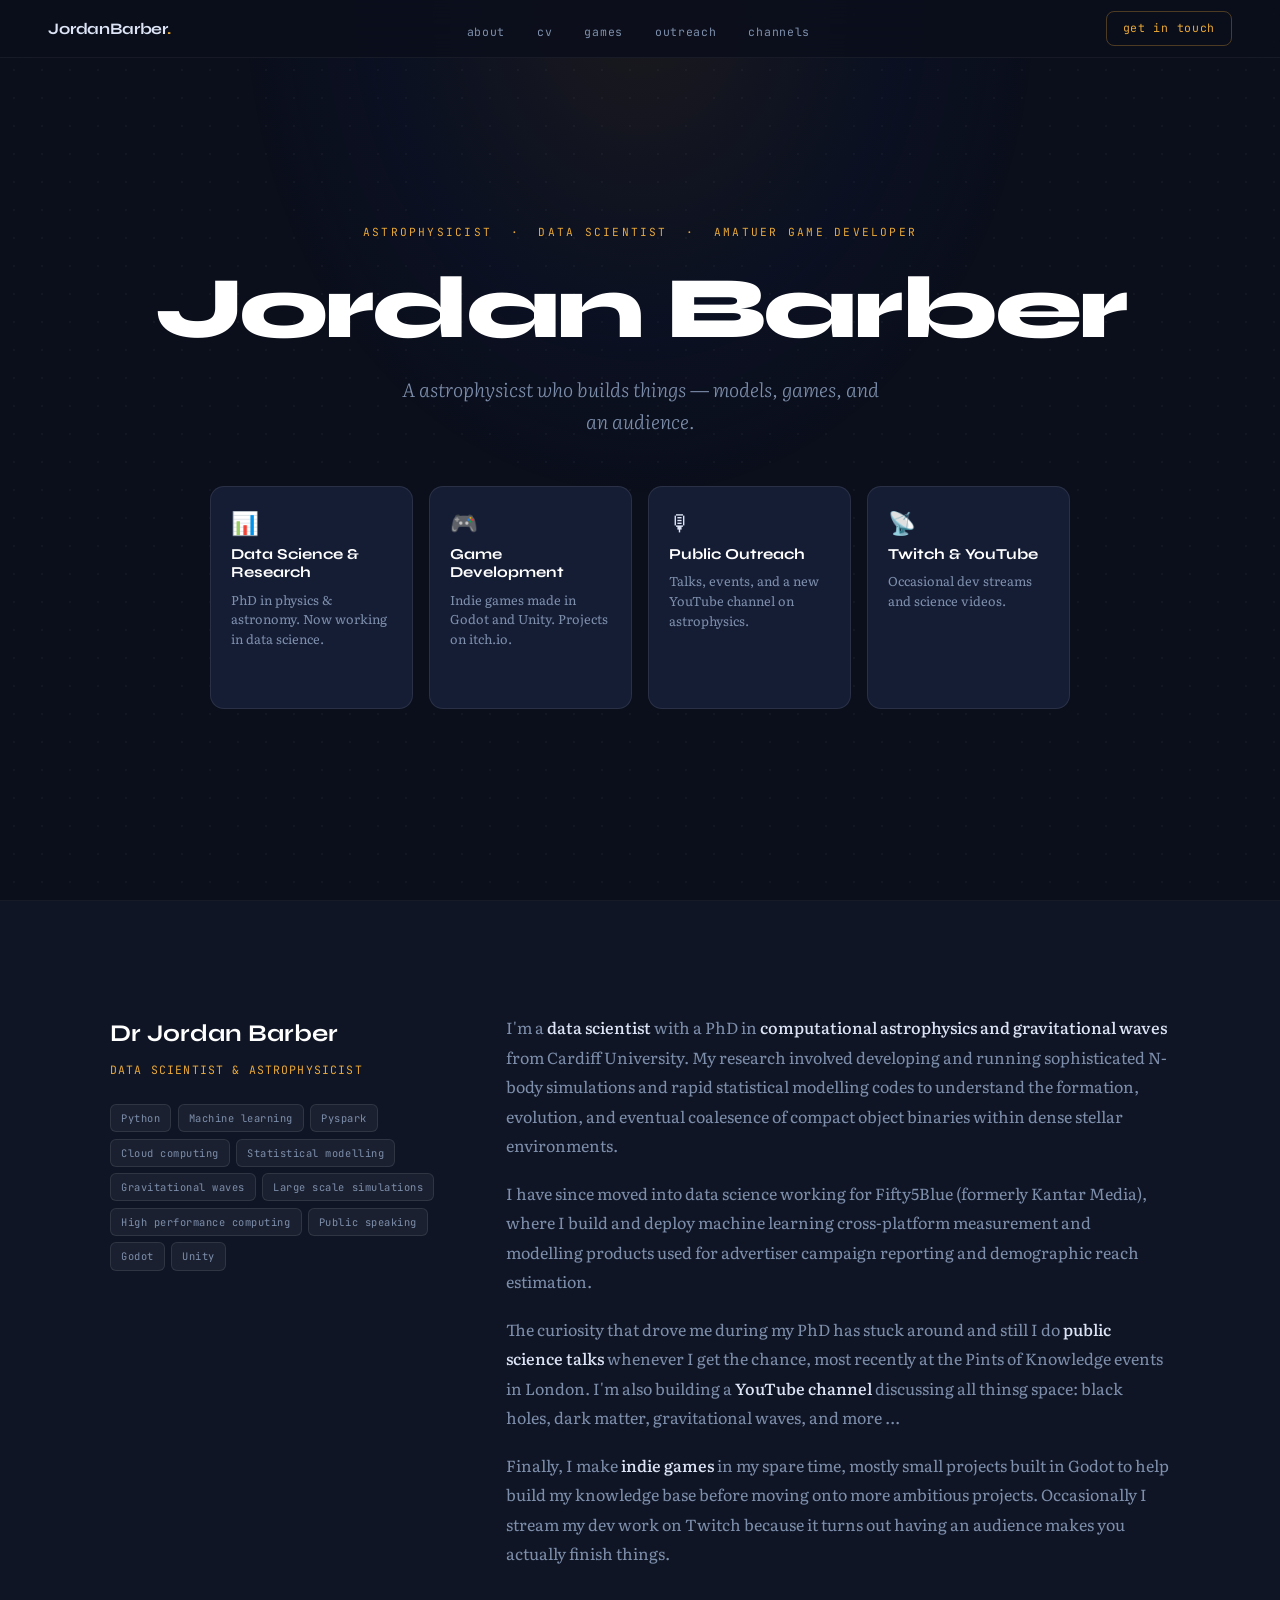
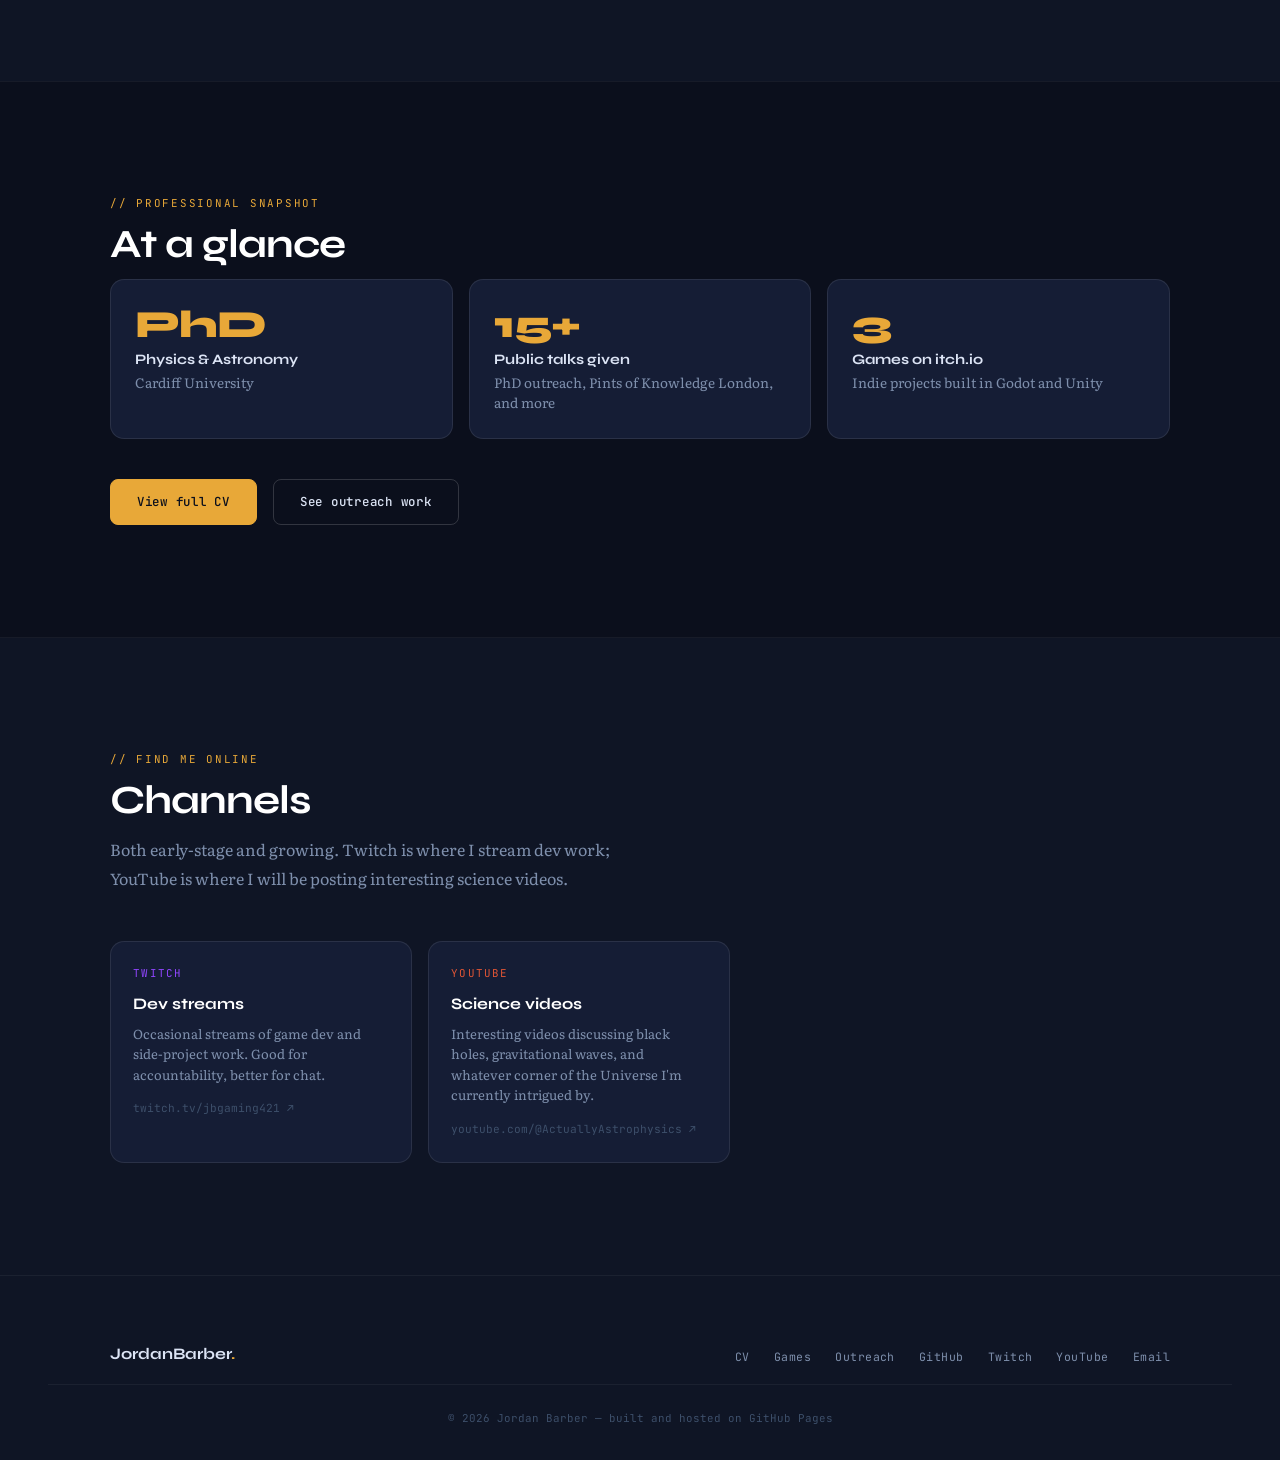
==== commit ee502f16: "Adding name" ====
--- a/index.html
+++ b/index.html
@@ -635,13 +635,13 @@
       <h2 class="section-title reveal">Channels</h2>
       <p class="section-sub reveal">
         Both early-stage and growing. Twitch is where I stream dev work;
-        YouTube is where the astrophysics explainers will live.
+        YouTube is where I will be posting interesting science videos.
       </p>
 
       <div class="channels-grid">
 
         <!-- ↓ Update href to your actual Twitch URL -->
-        <a href="https://twitch.tv/yourhandle" target="_blank" rel="noopener" class="channel-card twitch reveal">
+        <a href="https://www.twitch.tv/jbgaming421" target="_blank" rel="noopener" class="channel-card twitch reveal">
           <div class="channel-platform">Twitch</div>
           <div class="channel-title">Dev streams</div>
           <!-- ↓ Edit your typical streaming schedule -->
@@ -649,18 +649,18 @@
             Occasional streams of game dev and side-project work.
             Good for accountability, better for chat.
           </div>
-          <div class="channel-link">twitch.tv/yourhandle ↗</div>
+          <div class="channel-link">twitch.tv/jbgaming421 ↗</div>
         </a>
 
         <!-- ↓ Update href to your actual YouTube URL -->
-        <a href="https://youtube.com/@yourhandle" target="_blank" rel="noopener" class="channel-card youtube reveal" style="--delay: 0.1s">
+        <a href="https://www.youtube.com/@ActuallyAstrophysics" target="_blank" rel="noopener" class="channel-card youtube reveal" style="--delay: 0.1s">
           <div class="channel-platform">YouTube</div>
-          <div class="channel-title">Astrophysics explainers</div>
+          <div class="channel-title">Science videos</div>
           <div class="channel-desc">
-            Plain-English videos on black holes, gravitational waves,
-            and whatever corner of the cosmos I'm currently in.
+            Interesting videos discussing black holes, gravitational waves,
+            and whatever corner of the Universe I'm currently intrigued by.
           </div>
-          <div class="channel-link">youtube.com/@yourhandle ↗</div>
+          <div class="channel-link">youtube.com/@ActuallyAstrophysics ↗</div>
         </a>
 
       </div>
@@ -675,16 +675,16 @@
     ============================================================ -->
   <footer>
     <div class="footer-inner">
-      <span class="footer-logo">YourName<span class="dot">.</span></span>
+      <span class="footer-logo">JordanBarber<span class="dot">.</span></span>
 
       <ul class="footer-links">
         <li><a href="cv/index.html">CV</a></li>
         <li><a href="games/index.html">Games</a></li>
         <li><a href="outreach/index.html">Outreach</a></li>
-        <li><a href="https://github.com/yourhandle" target="_blank" rel="noopener">GitHub</a></li>
-        <li><a href="https://twitch.tv/yourhandle" target="_blank" rel="noopener">Twitch</a></li>
-        <li><a href="https://youtube.com/@yourhandle" target="_blank" rel="noopener">YouTube</a></li>
-        <li><a href="mailto:you@email.com">Email</a></li>
+        <li><a href="https://github.com/JoRdAnB421" target="_blank" rel="noopener">GitHub</a></li>
+        <li><a href="https://twitch.tv/jbgaming421" target="_blank" rel="noopener">Twitch</a></li>
+        <li><a href="https://youtube.com/@ActuallyAstrophysics" target="_blank" rel="noopener">YouTube</a></li>
+        <li><a href="mailto:jordanb421@outlook.com">Email</a></li>
       </ul>
     </div>
     <!-- ↓ Update year and your name -->
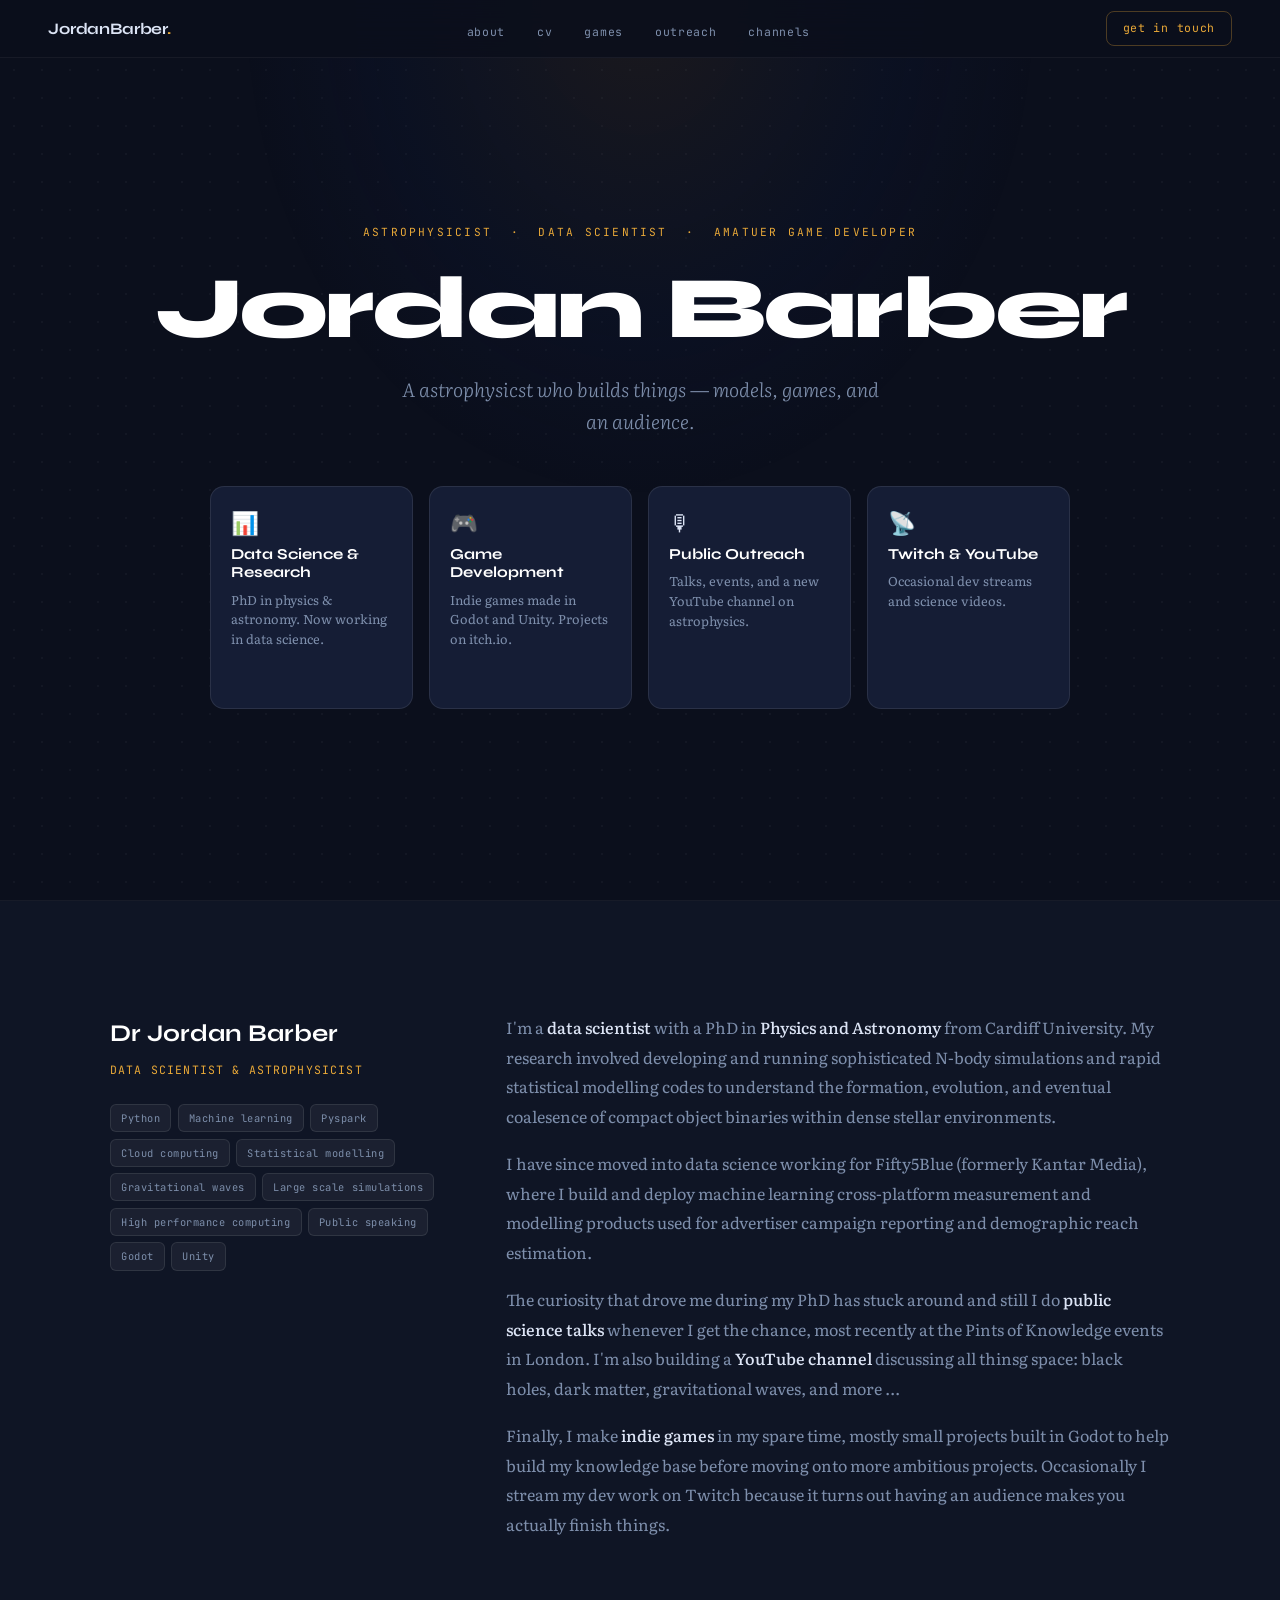
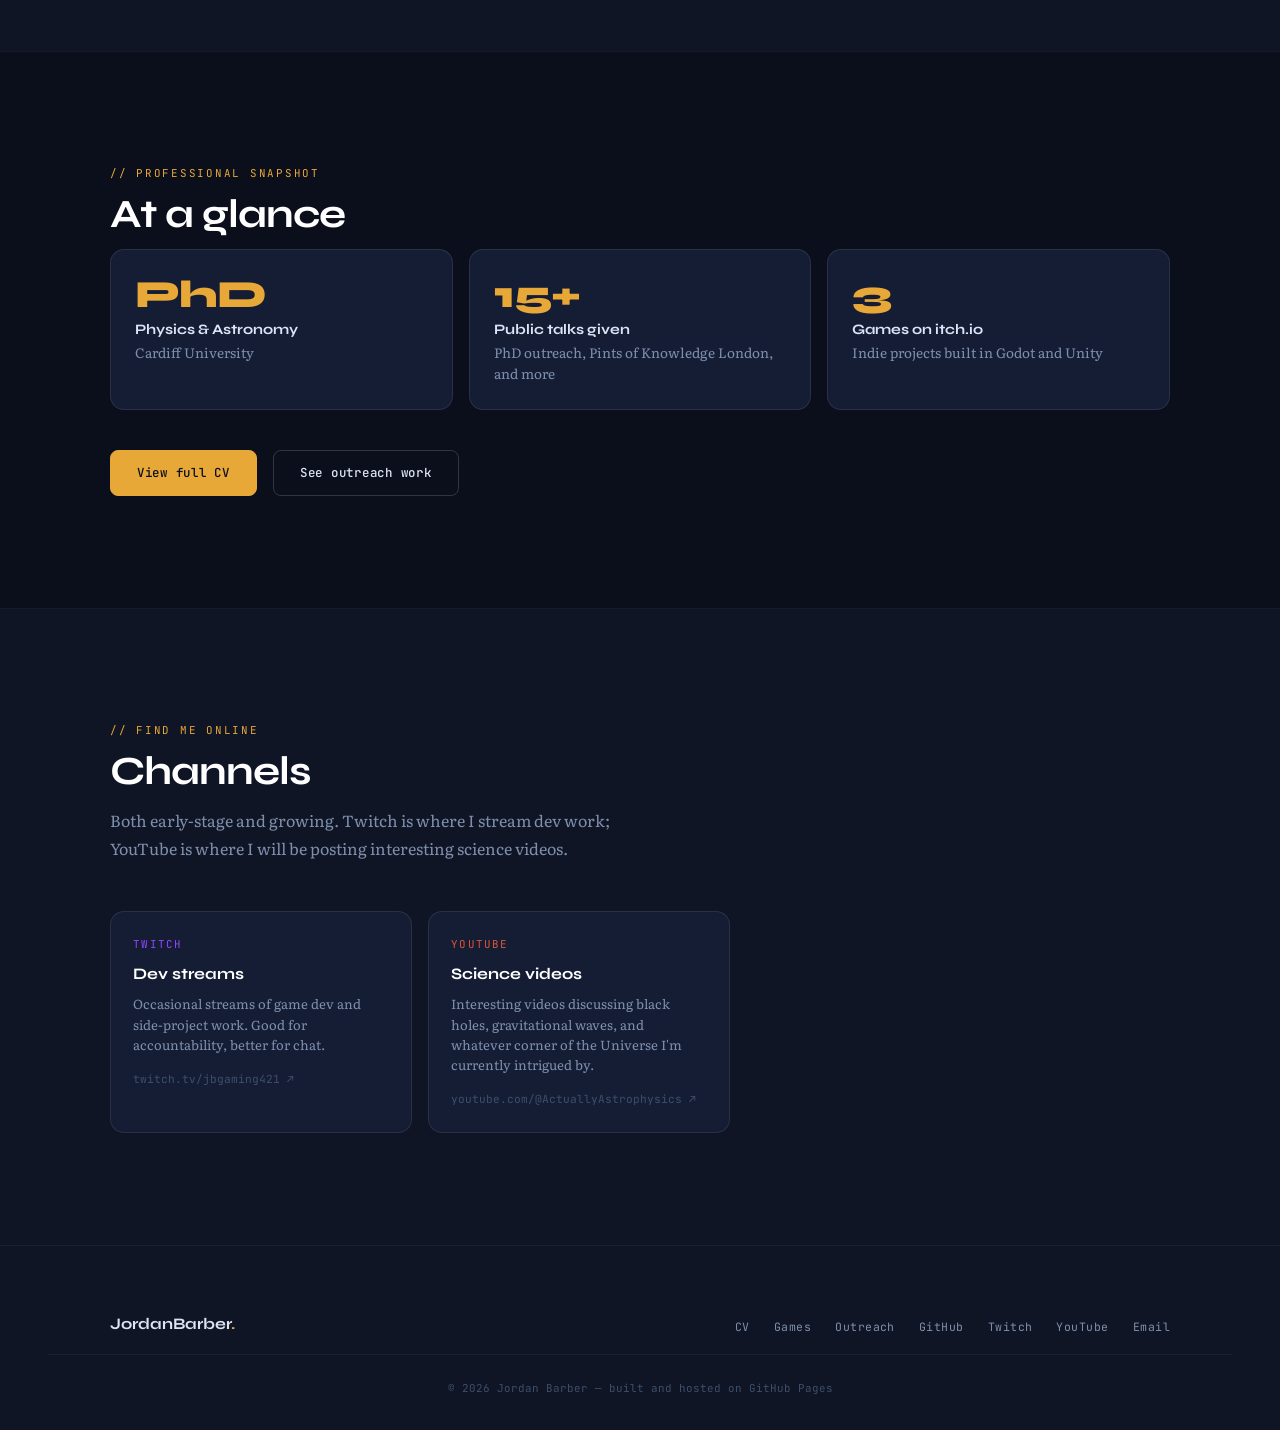
==== commit b88300d9: "Fixing phd name" ====
--- a/index.html
+++ b/index.html
@@ -533,11 +533,10 @@
           <!-- ↓ Replace these paragraphs with your own words -->
           <p>
             I'm a <strong>data scientist</strong> with a PhD in
-            <strong>computational astrophysics and gravitational waves</strong>
-            from Cardiff University. My research involved developing and running sophisticated N-body 
-            simulations and rapid statistical modelling codes to understand the formation,
-            evolution, and eventual coalesence of compact object binaries within dense stellar
-            environments. 
+            <strong>Physics and Astronomy</strong> from Cardiff University. My research involved 
+            developing and running sophisticated N-body simulations and rapid statistical modelling 
+            codes to understand the formation, evolution, and eventual coalesence of compact object 
+            binaries within dense stellar environments. 
           </p>
 
           <p>
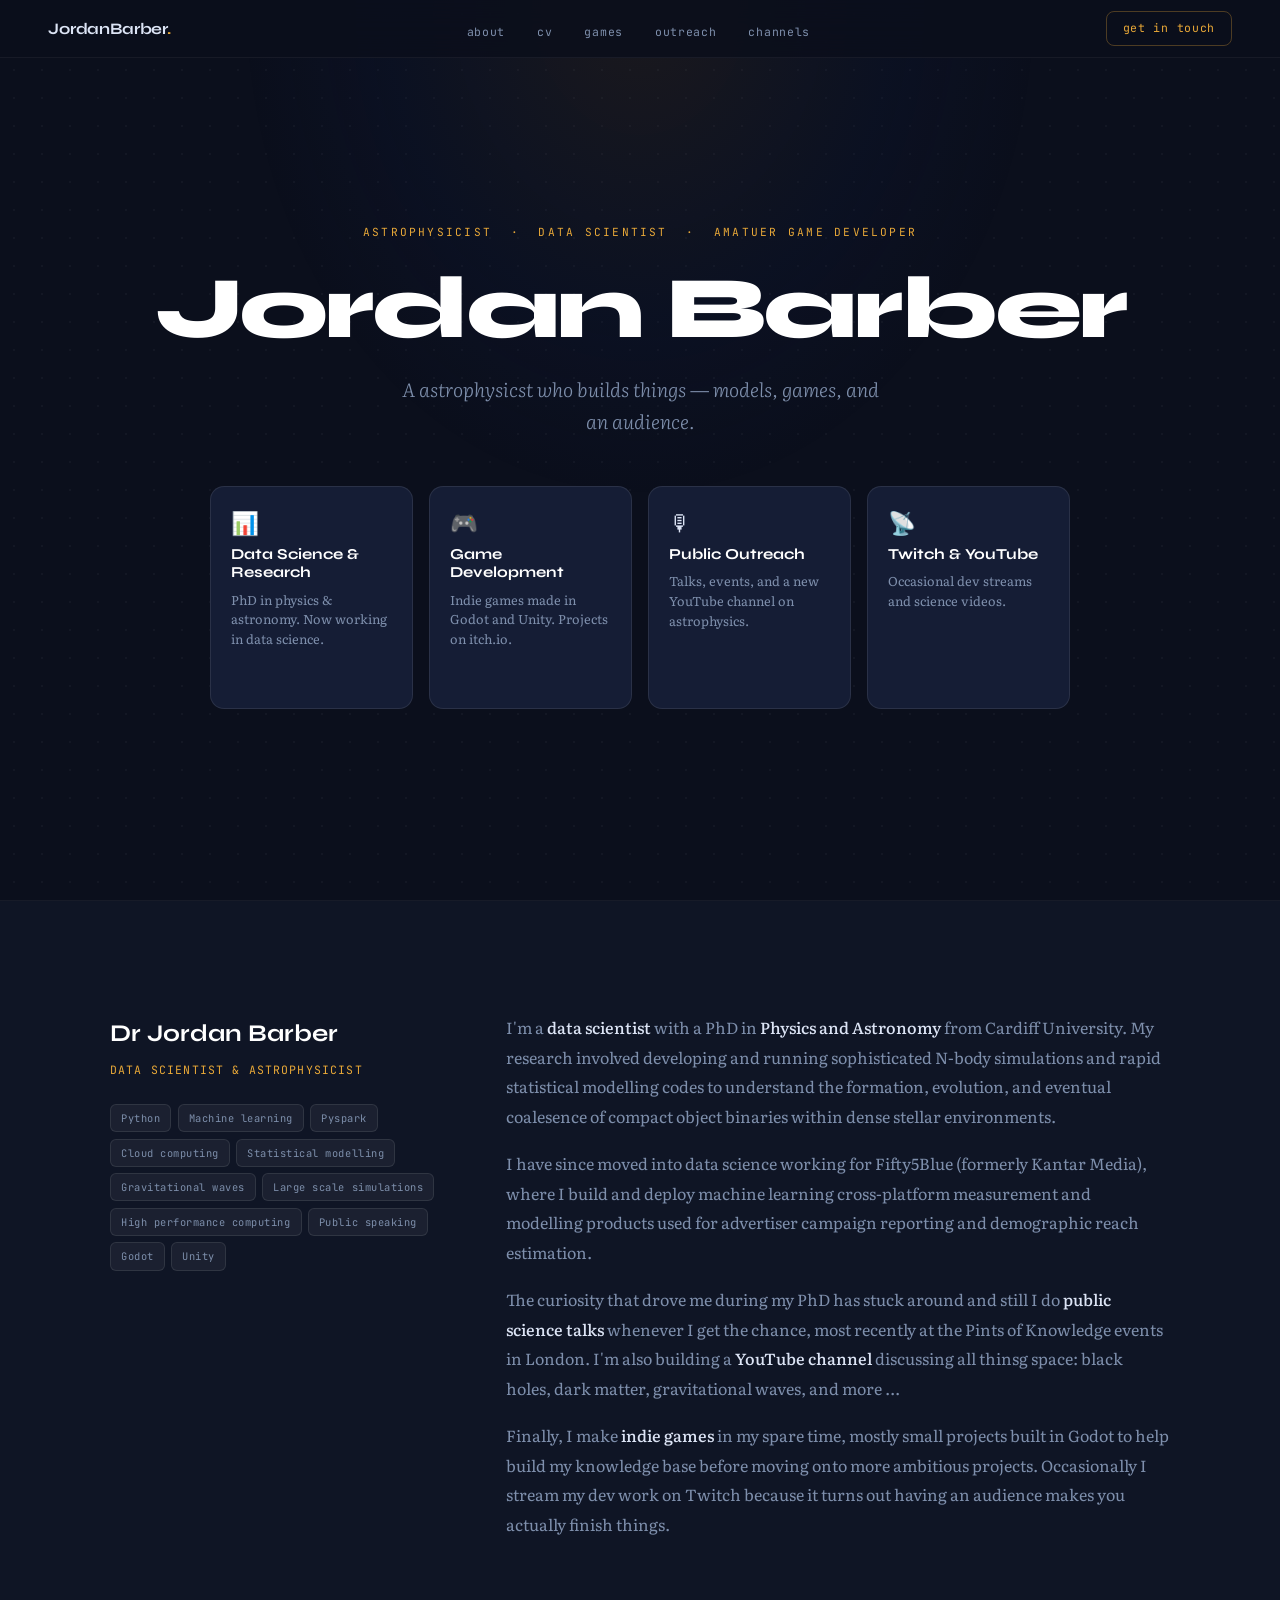
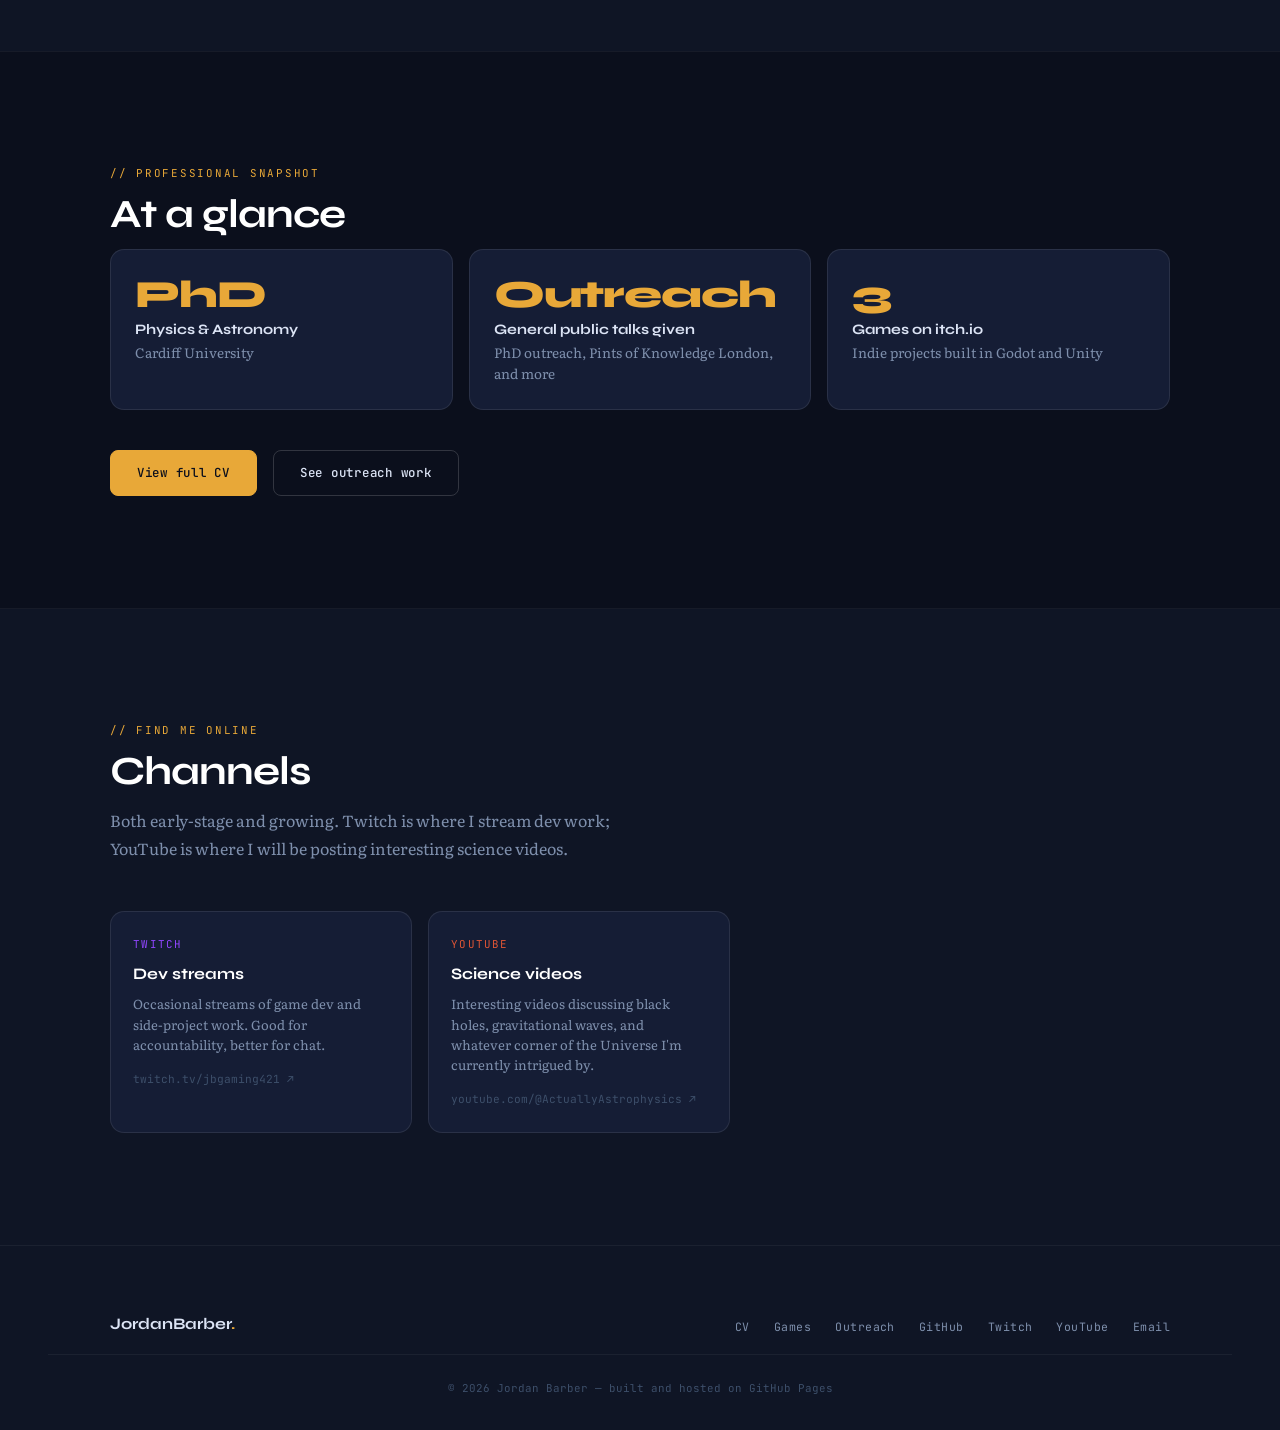
==== commit db377bdf: "Fixing text" ====
--- a/index.html
+++ b/index.html
@@ -592,9 +592,9 @@
 
         <div class="highlight-card reveal" style="--delay: 0.1s">
           <!-- ↓ Change this to the number of talks you've given -->
-          <div class="highlight-number">15+</div>
+          <div class="highlight-number">Outreach</div>
           <div class="highlight-label">
-            <strong>Public talks given</strong>
+            <strong>General public talks given</strong>
             PhD outreach, Pints of Knowledge London, and more
           </div>
         </div>
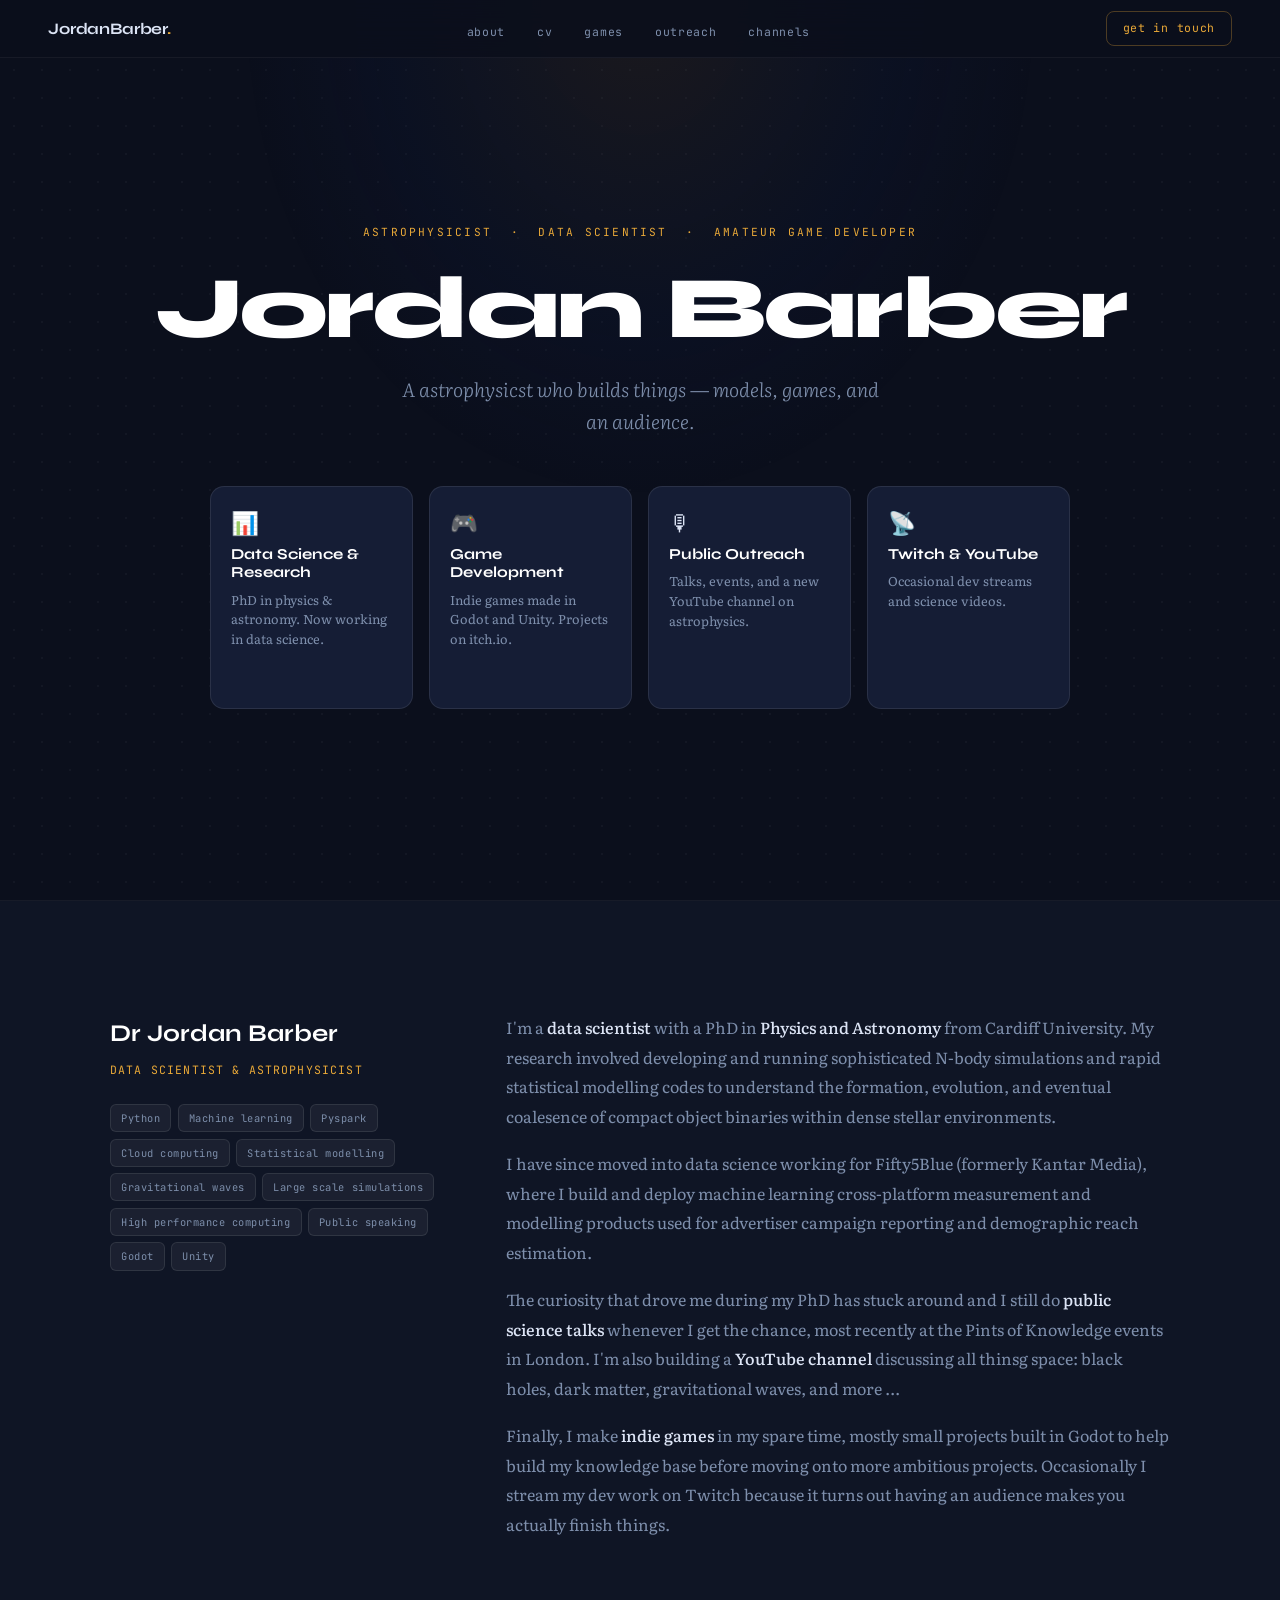
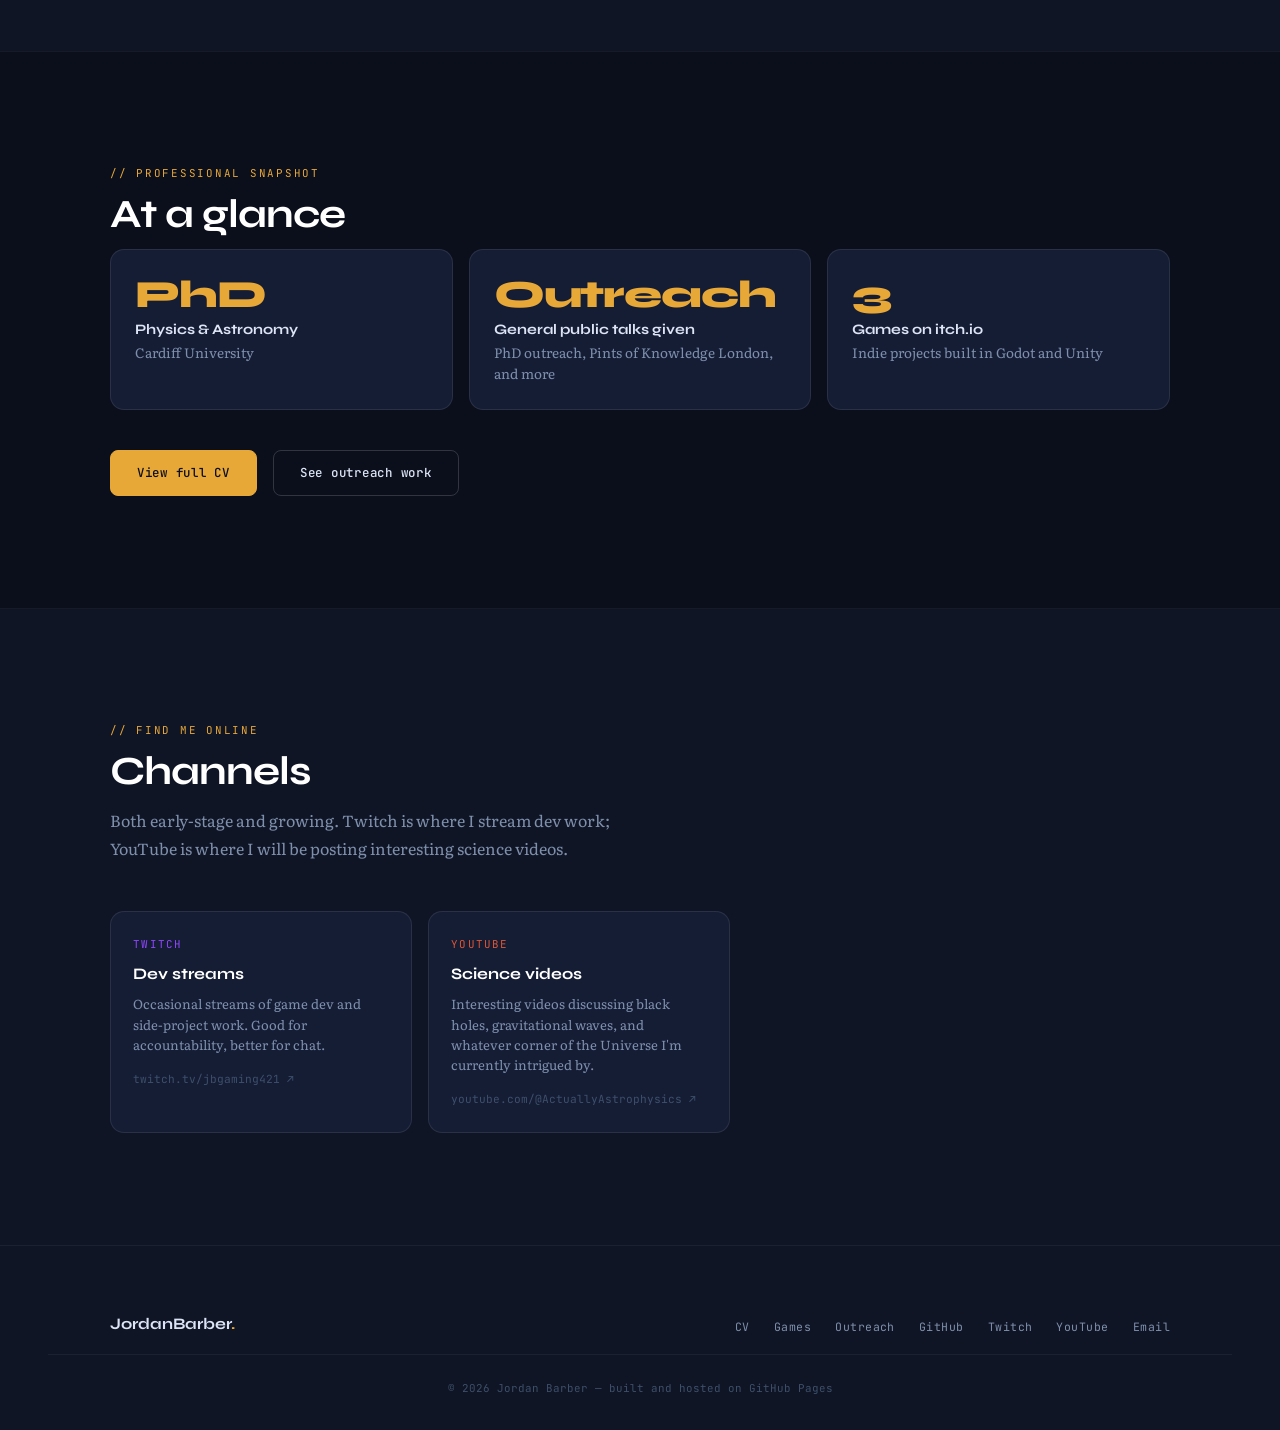
==== commit 4b50c2c8: "Fix spelling and grammar in index Corrected the spelling of 'amateur' and improved sentence structur" ====
--- a/index.html
+++ b/index.html
@@ -443,7 +443,7 @@
   <section id="hero">
     <div class="hero-content">
 
-      <p class="hero-eyebrow">astrophysicist &nbsp;·&nbsp; data scientist &nbsp;·&nbsp; amatuer game developer</p>
+      <p class="hero-eyebrow">astrophysicist &nbsp;·&nbsp; data scientist &nbsp;·&nbsp; amateur game developer</p>
 
       <!-- ↓ Change this to your actual name -->
       <h1 class="hero-name">Jordan Barber</h1>
@@ -546,7 +546,7 @@
           </p>
 
           <p>
-            The curiosity that drove me during my PhD has stuck around and still I do <strong>public science 
+            The curiosity that drove me during my PhD has stuck around and I still do <strong>public science 
             talks</strong> whenever I get the chance, most recently at the Pints of Knowledge events in London.
             I'm also building a <strong>YouTube channel</strong> discussing all thinsg space: black holes, 
             dark matter, gravitational waves, and more ... 
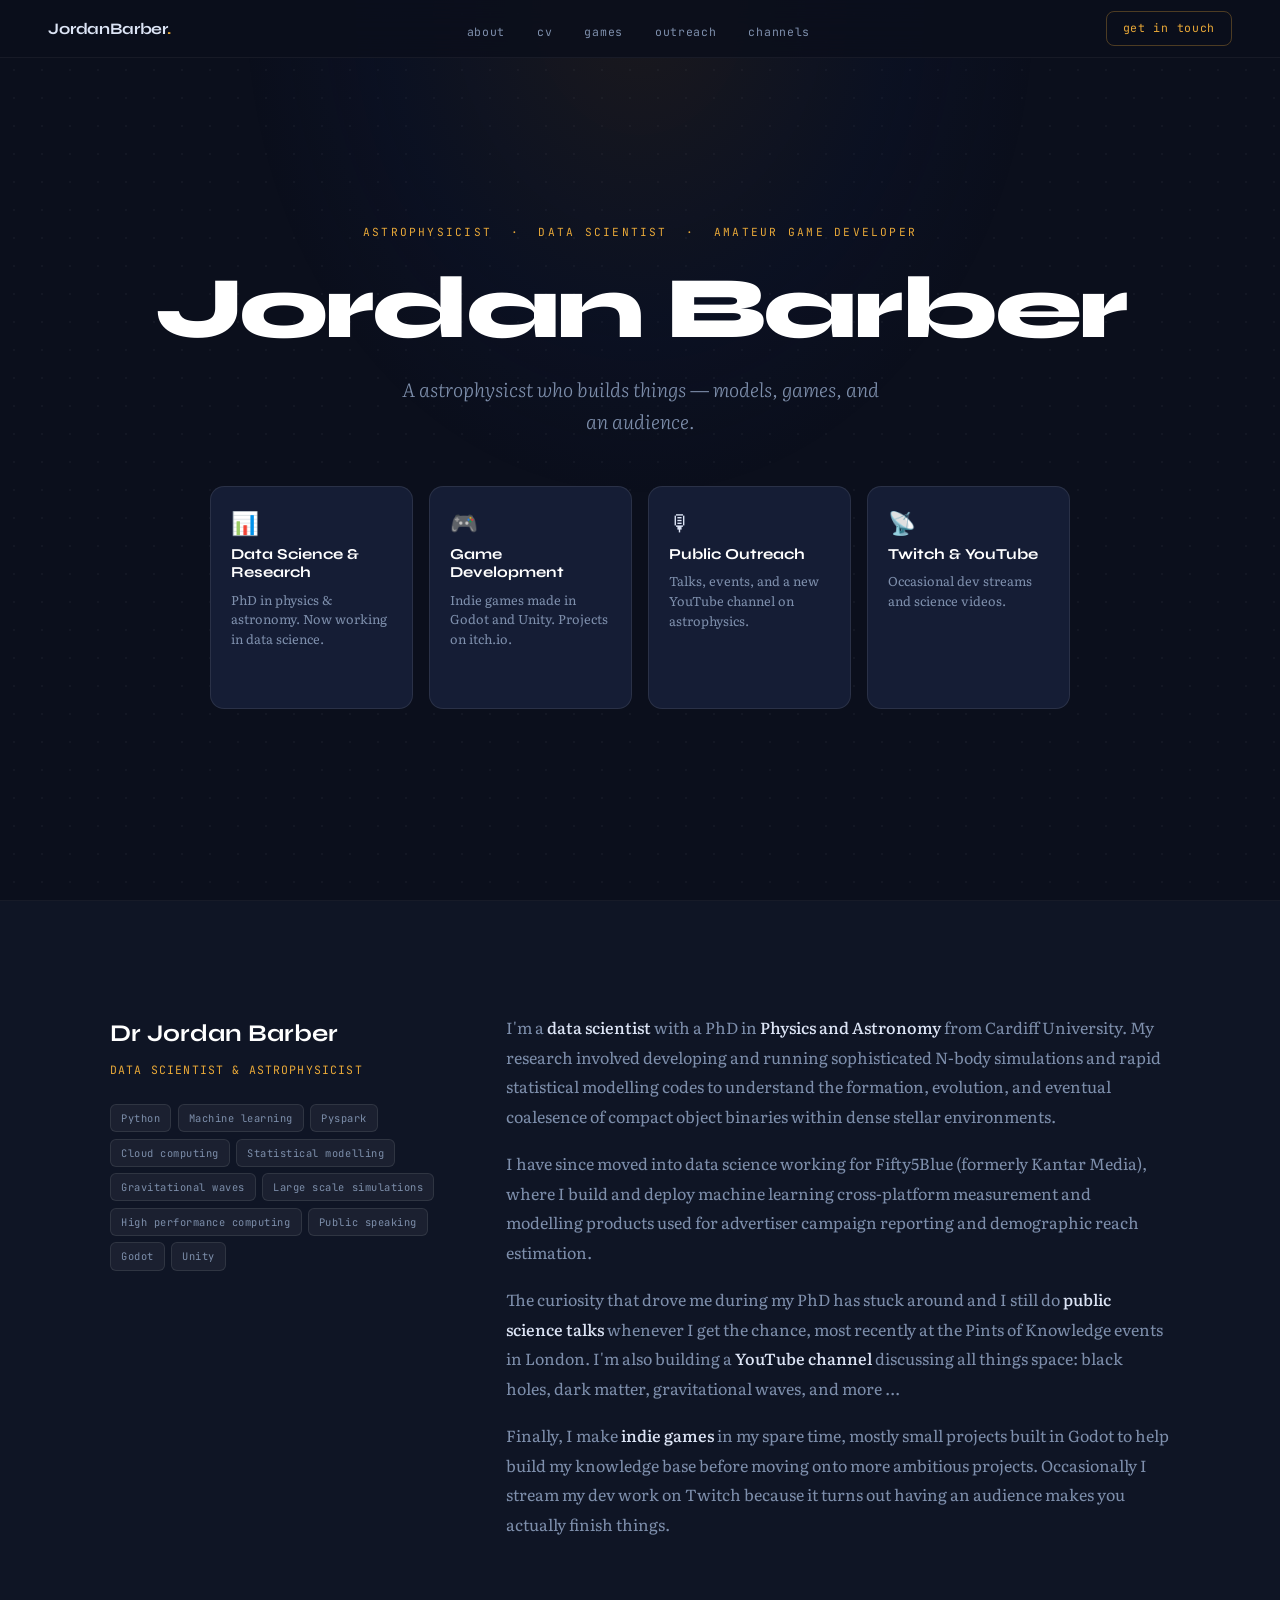
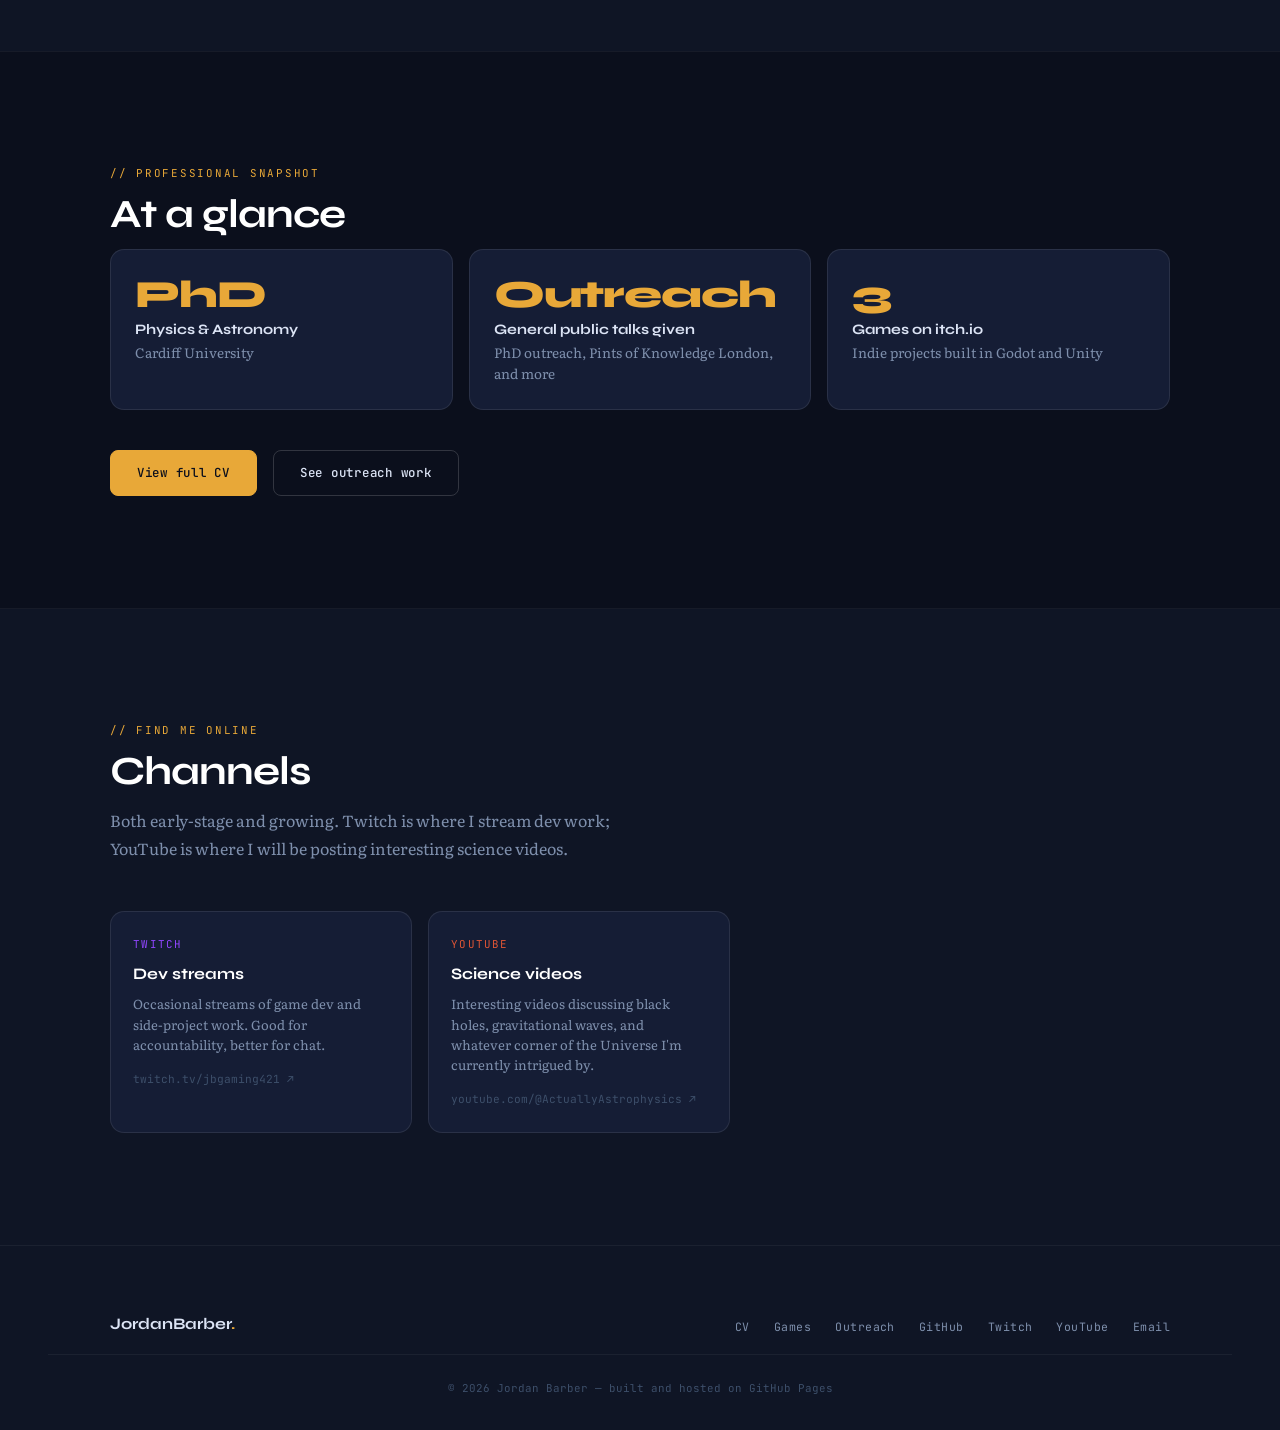
==== commit e64d92e2: "Fix typo in YouTube channel description" ====
--- a/index.html
+++ b/index.html
@@ -548,7 +548,7 @@
           <p>
             The curiosity that drove me during my PhD has stuck around and I still do <strong>public science 
             talks</strong> whenever I get the chance, most recently at the Pints of Knowledge events in London.
-            I'm also building a <strong>YouTube channel</strong> discussing all thinsg space: black holes, 
+            I'm also building a <strong>YouTube channel</strong> discussing all things space: black holes, 
             dark matter, gravitational waves, and more ... 
           </p>
 
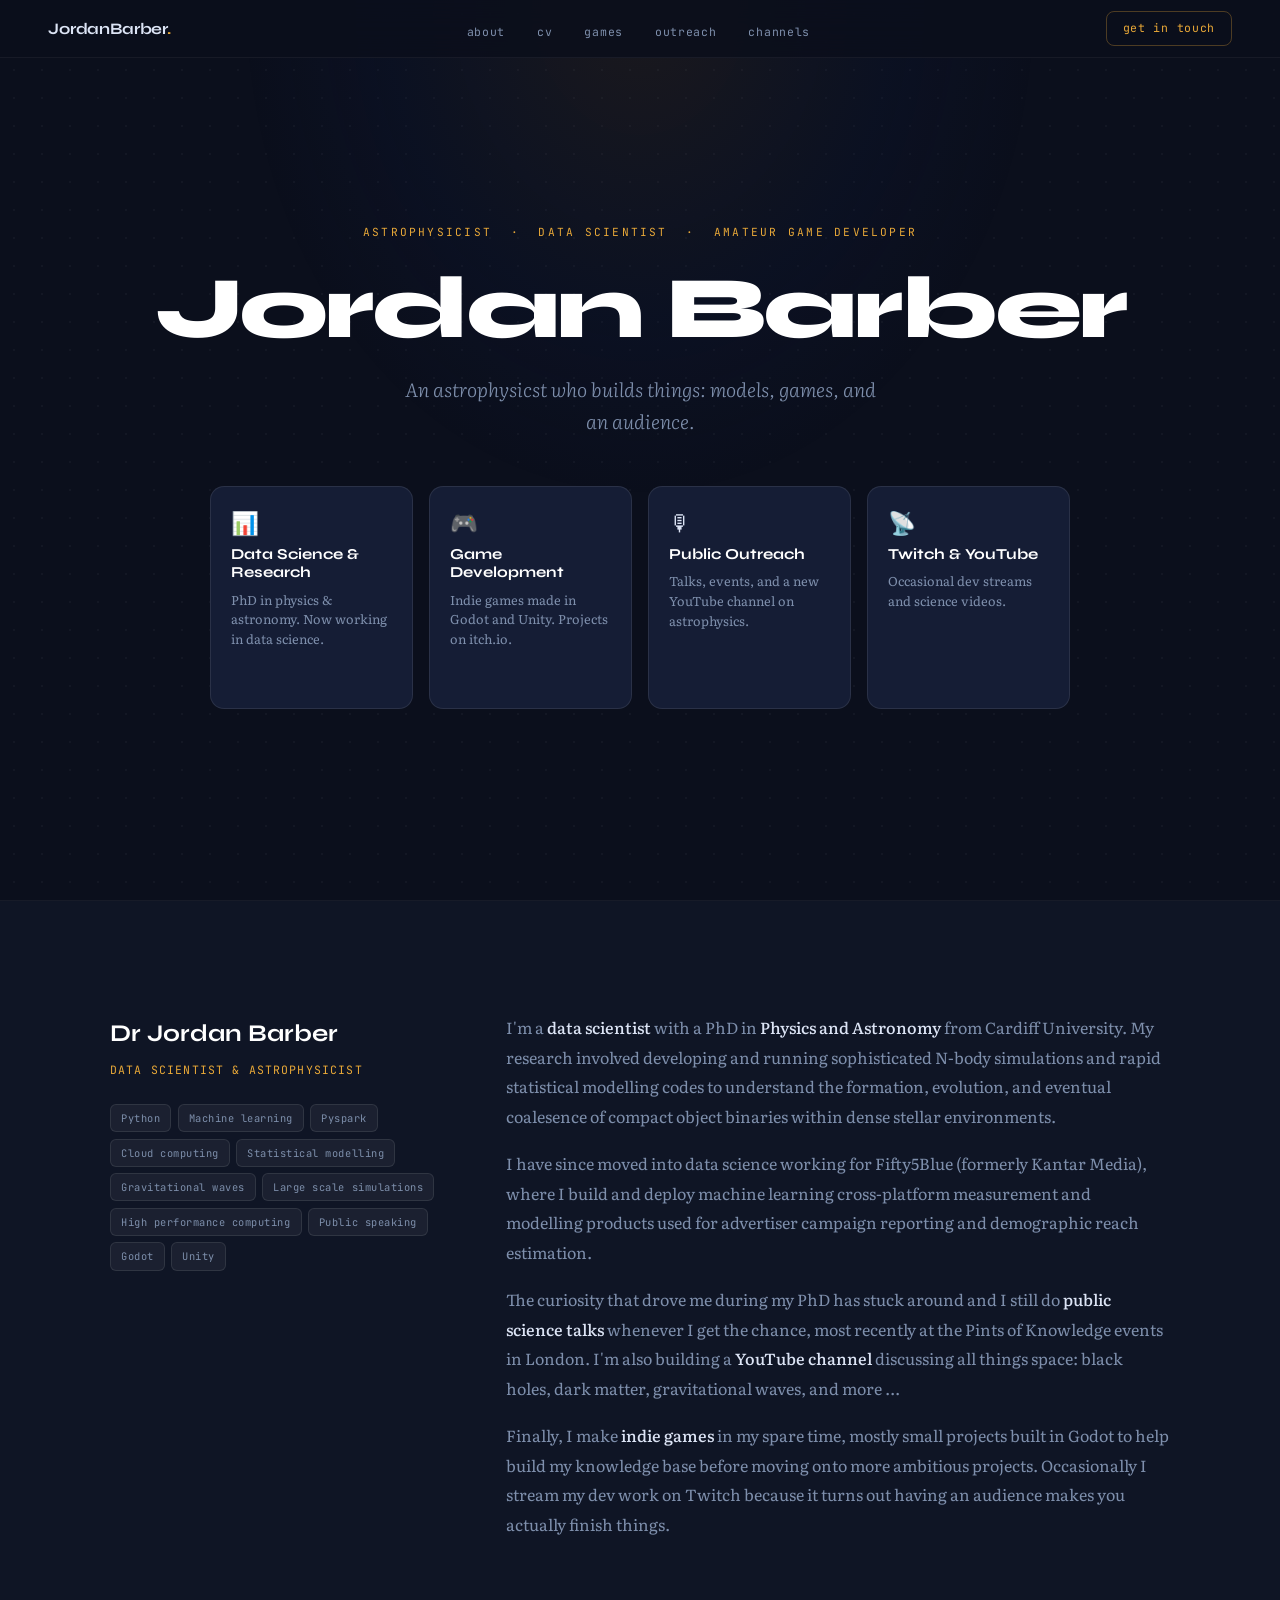
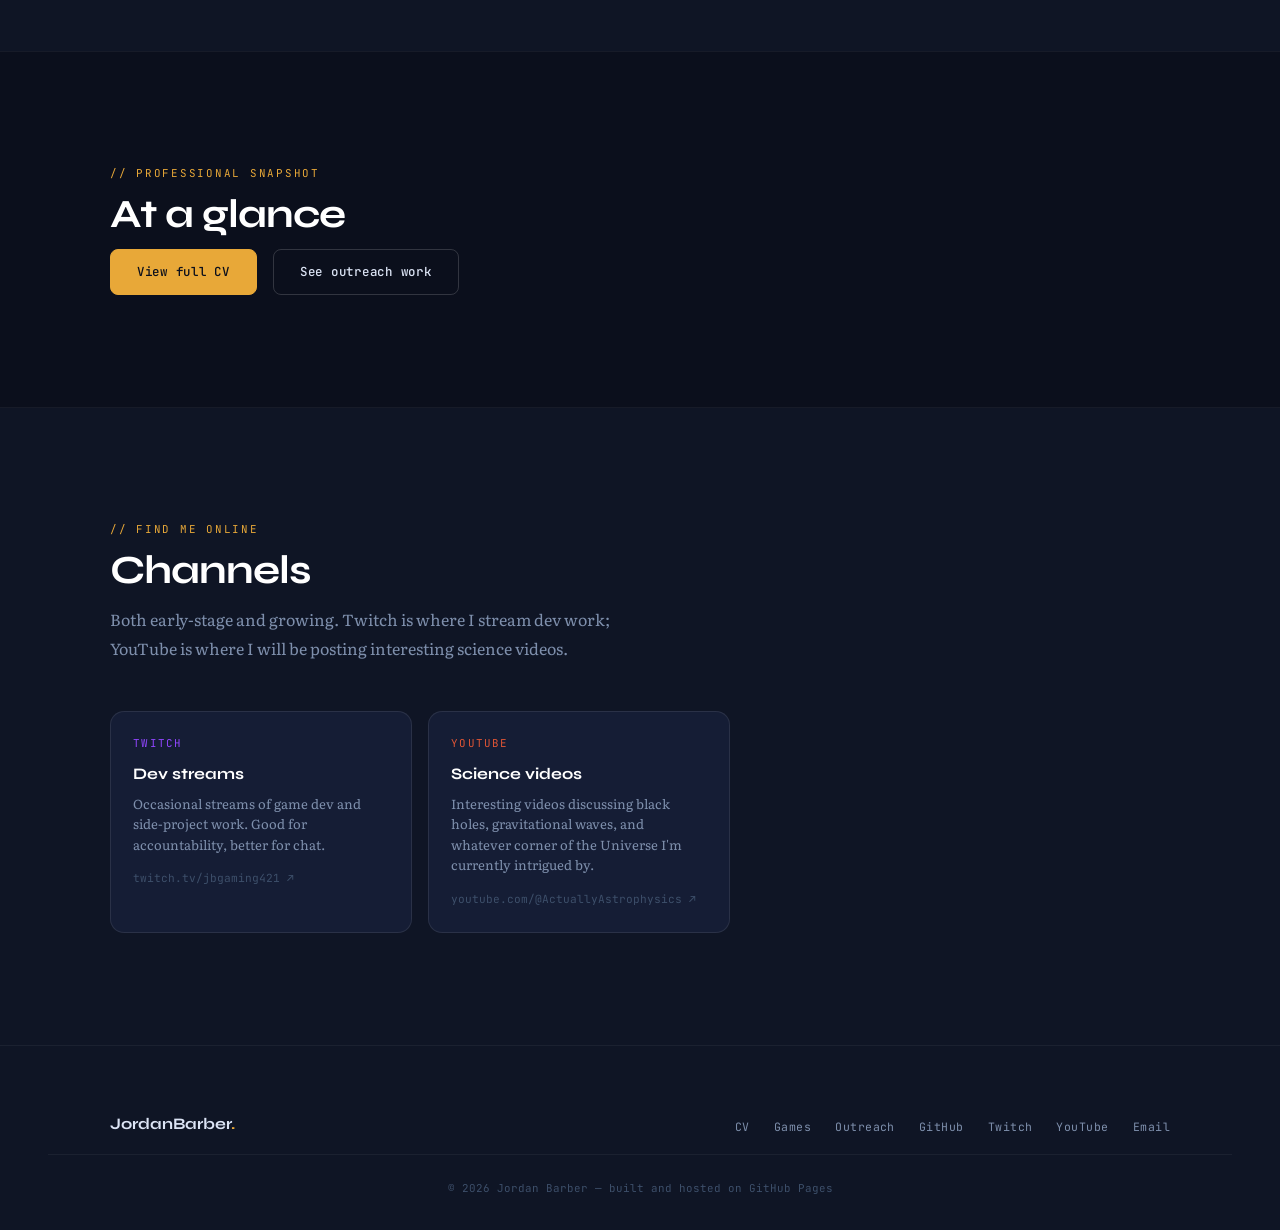
==== commit d892bdad: "Revise tagline and remove highlights section Updated the tagline for clarity and removed highlights " ====
--- a/index.html
+++ b/index.html
@@ -450,7 +450,7 @@
 
       <!-- ↓ This is your one-sentence pitch — make it yours -->
       <p class="hero-tagline">
-        A astrophysicst who builds things — models, games, and an audience.
+        An astrophysicst who builds things: models, games, and an audience.
       </p>
 
       <!-- Four path cards — one per audience/interest -->
@@ -579,37 +579,6 @@
       <p class="section-label reveal">// professional snapshot</p>
       <h2 class="section-title reveal">At a glance</h2>
 
-      <div class="highlights-grid">
-
-        <!-- ↓ Edit the number and text in each card -->
-        <div class="highlight-card reveal" style="--delay: 0s">
-          <div class="highlight-number">PhD</div>
-          <div class="highlight-label">
-            <strong>Physics & Astronomy</strong>
-            Cardiff University
-          </div>
-        </div>
-
-        <div class="highlight-card reveal" style="--delay: 0.1s">
-          <!-- ↓ Change this to the number of talks you've given -->
-          <div class="highlight-number">Outreach</div>
-          <div class="highlight-label">
-            <strong>General public talks given</strong>
-            PhD outreach, Pints of Knowledge London, and more
-          </div>
-        </div>
-
-        <div class="highlight-card reveal" style="--delay: 0.2s">
-          <!-- ↓ Change to however many itch.io projects you have -->
-          <div class="highlight-number">3</div>
-          <div class="highlight-label">
-            <strong>Games on itch.io</strong>
-            Indie projects built in Godot and Unity
-          </div>
-        </div>
-
-      </div>
-
       <!-- Call-to-action buttons below the cards -->
       <div class="highlights-cta reveal" style="--delay: 0.3s">
         <a href="cv/index.html" class="btn-primary">View full CV</a>
